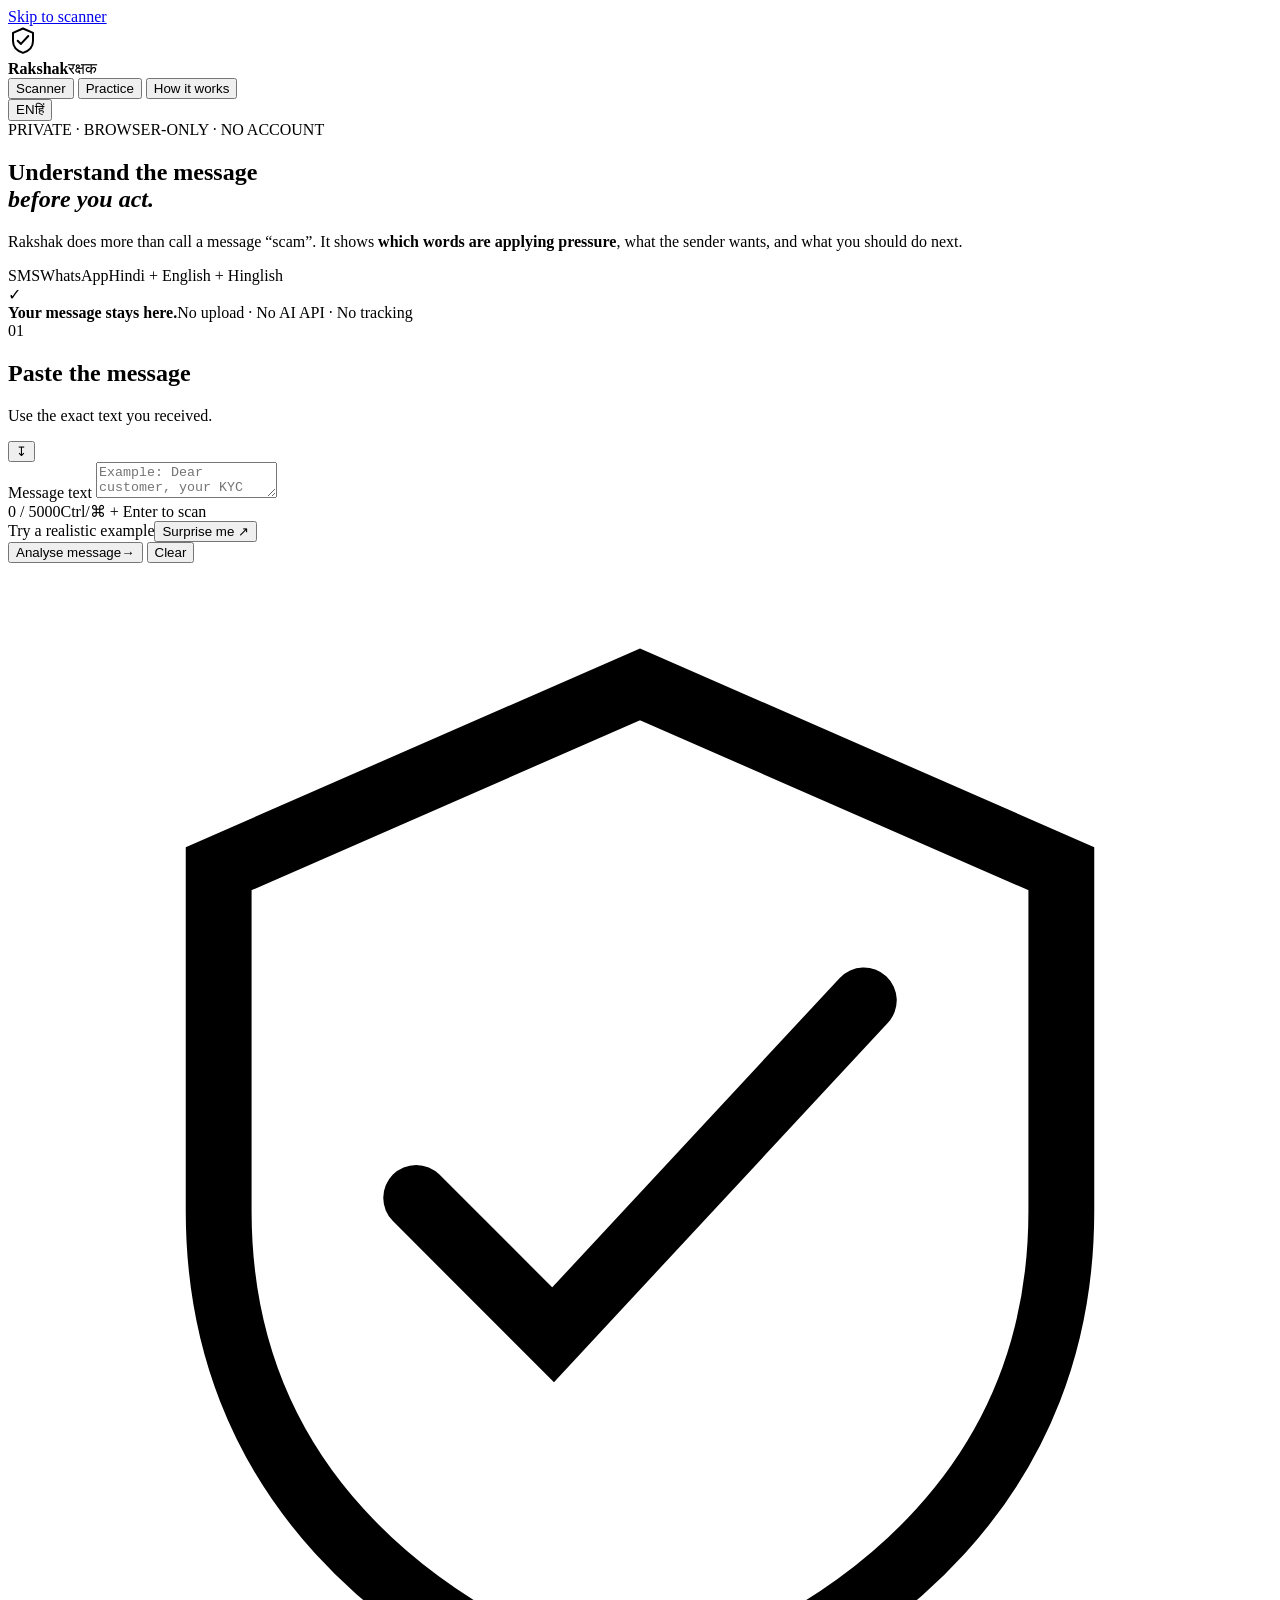
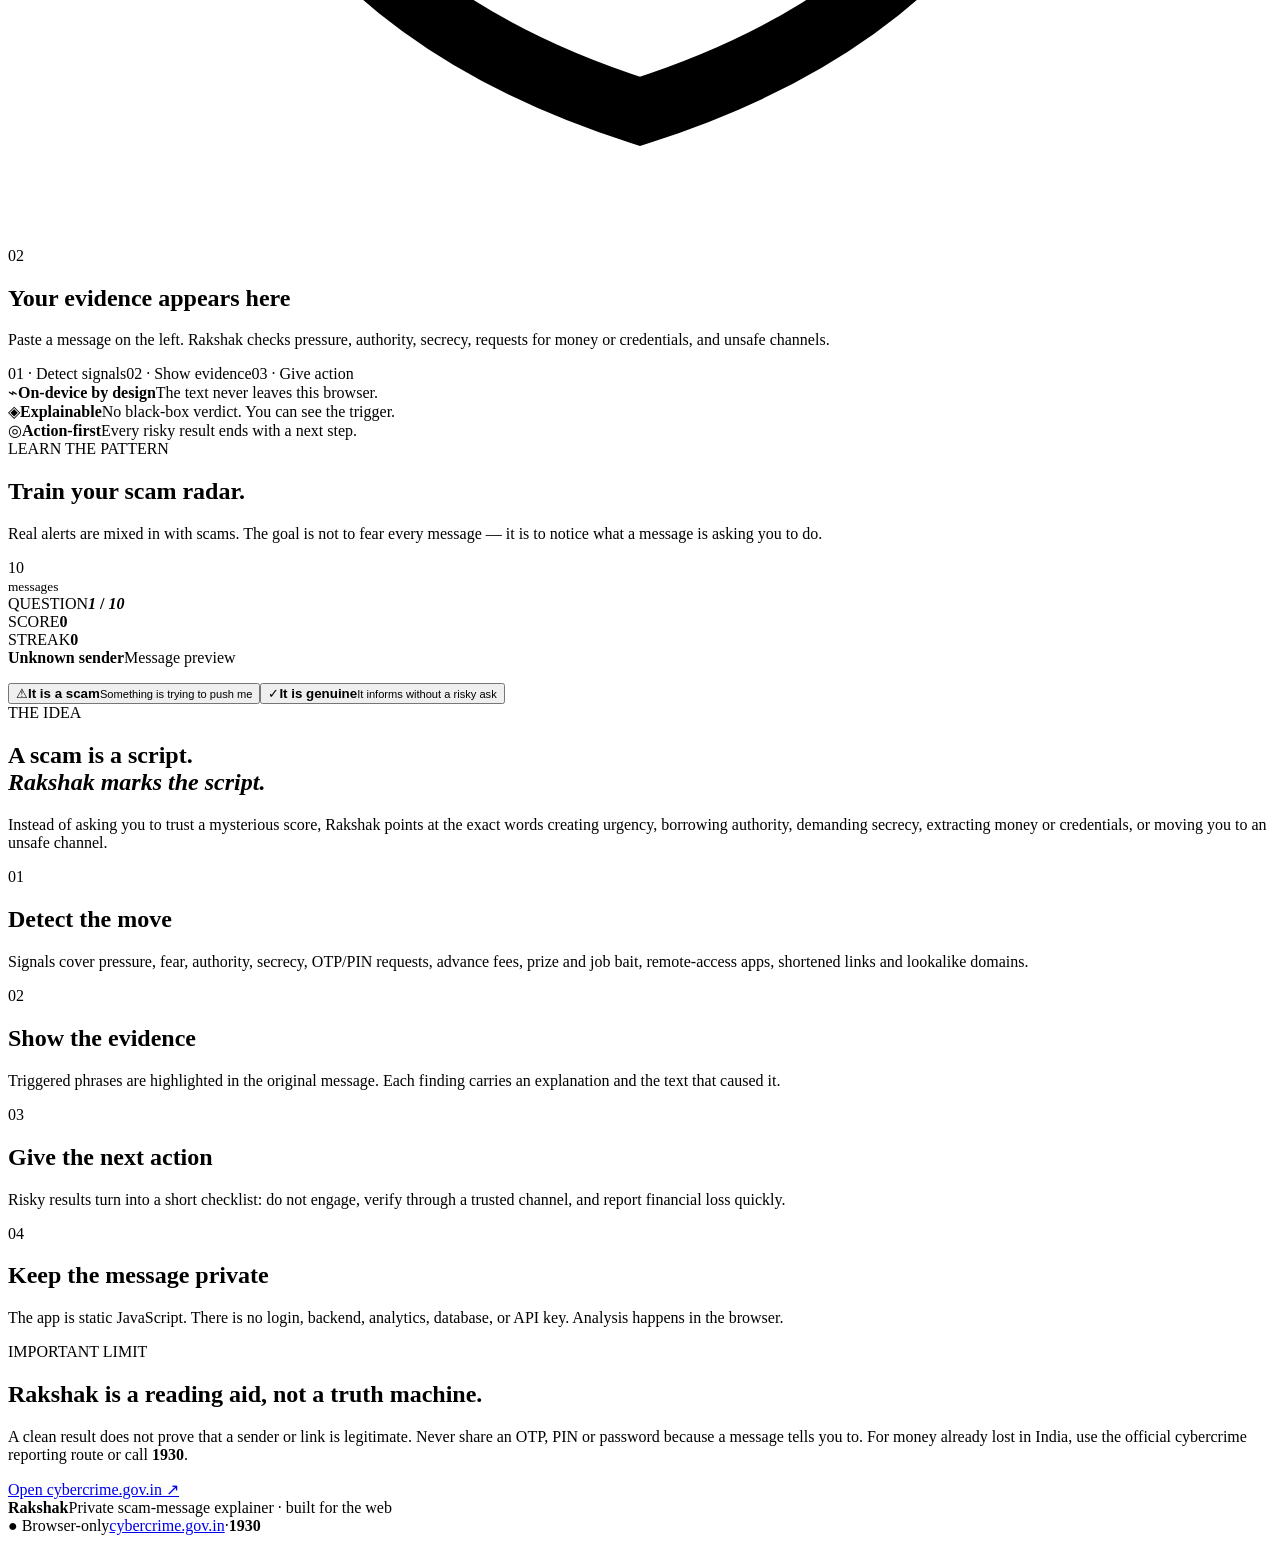
==== index.html @ ae49e2a5 "initial commit" ====
<!doctype html>
<html lang="en">
<head>
  <meta charset="utf-8" />
  <meta name="viewport" content="width=device-width, initial-scale=1" />
  <meta name="theme-color" content="#071a33" />
  <meta name="description" content="Rakshak is a private, browser-only scam message explainer for SMS and WhatsApp text. It highlights pressure tactics, explains the evidence, and gives the next safe action." />
  <meta property="og:title" content="Rakshak — Understand the message before you act" />
  <meta property="og:description" content="Private scam-message analysis for Indian SMS and WhatsApp text. No upload. No account. No API key." />
  <meta property="og:type" content="website" />
  <title>Rakshak — Understand the message before you act</title>
  <link rel="icon" href="data:image/svg+xml,<svg xmlns='http://www.w3.org/2000/svg' viewBox='0 0 100 100'><rect width='100' height='100' rx='24' fill='%23071a33'/><path d='M50 12 82 26v26c0 20-14 32-32 38-18-6-32-18-32-38V26z' fill='none' stroke='%2359d9b2' stroke-width='8'/><path d='M35 50l10 11 21-23' fill='none' stroke='%2359d9b2' stroke-width='8' stroke-linecap='round' stroke-linejoin='round'/></svg>" />
  <link rel="preconnect" href="https://fonts.googleapis.com" />
  <link rel="preconnect" href="https://fonts.gstatic.com" crossorigin />
  <link href="https://fonts.googleapis.com/css2?family=DM+Sans:wght@400;500;600;700&family=Space+Grotesk:wght@500;600;700&family=Noto+Sans+Devanagari:wght@400;500;600;700&display=swap" rel="stylesheet" />
  <link rel="stylesheet" href="./assets/css/rakshak.css" />
</head>
<body>
<a class="skip" href="#scanner">Skip to scanner</a>

<header class="topbar">
  <div class="brand">
    <div class="brand__mark" aria-hidden="true">
      <svg viewBox="0 0 48 48" width="30" height="30"><path d="M24 4 40 11v13c0 10-6.9 16.1-16 19-9.1-2.9-16-9-16-19V11z" fill="none" stroke="currentColor" stroke-width="3.2" stroke-linejoin="round"/><path d="m15.5 23.5 5.2 5.2L32.5 16" fill="none" stroke="currentColor" stroke-width="3.2" stroke-linecap="round" stroke-linejoin="round"/></svg>
    </div>
    <div><strong>Rakshak</strong><span lang="hi">रक्षक</span></div>
  </div>

  <nav class="nav" aria-label="Main navigation">
    <button class="nav__item is-active" data-view="scan" type="button">Scanner</button>
    <button class="nav__item" data-view="practice" type="button">Practice</button>
    <button class="nav__item" data-view="about" type="button">How it works</button>
  </nav>

  <button id="lang" class="lang" type="button" aria-pressed="false" title="Switch language"><span>EN</span><span>हिं</span></button>
</header>

<main>
  <section id="scanner" class="view is-active" data-view="scan">
    <div class="hero">
      <div class="hero__copy">
        <div class="eyebrow"><span class="pulse"></span> PRIVATE · BROWSER-ONLY · NO ACCOUNT</div>
        <h1>Understand the message<br /><em>before you act.</em></h1>
        <p>Rakshak does more than call a message “scam”. It shows <strong>which words are applying pressure</strong>, what the sender wants, and what you should do next.</p>
        <div class="hero__chips"><span>SMS</span><span>WhatsApp</span><span>Hindi + English + Hinglish</span></div>
      </div>
      <div class="hero__proof">
        <div class="proof__icon">✓</div>
        <div><strong>Your message stays here.</strong><span>No upload · No AI API · No tracking</span></div>
      </div>
    </div>

    <div class="scanner-grid">
      <section class="panel composer" aria-labelledby="input-title">
        <div class="panel__head">
          <div><span class="step">01</span><div><h2 id="input-title">Paste the message</h2><p>Use the exact text you received.</p></div></div>
          <button id="paste" class="icon-btn" type="button" title="Paste from clipboard" aria-label="Paste from clipboard">↧</button>
        </div>

        <label class="sr-only" for="input">Message text</label>
        <textarea id="input" maxlength="5000" spellcheck="false" placeholder="Example: Dear customer, your KYC will be blocked today. Update immediately…"></textarea>
        <div class="composer__meta"><span id="charCount">0 / 5000</span><span>Ctrl/⌘ + Enter to scan</span></div>

        <div class="sample-wrap">
          <div class="sample-wrap__head"><span>Try a realistic example</span><button id="randomSample" type="button" class="text-btn">Surprise me ↗</button></div>
          <div id="samples" class="samples"></div>
        </div>

        <div class="composer__actions">
          <button id="check" class="btn btn--primary" type="button"><span>Analyse message</span><span>→</span></button>
          <button id="clear" class="btn btn--ghost" type="button">Clear</button>
        </div>
        <p id="inputHint" class="input-hint" aria-live="polite"></p>
      </section>

      <section class="panel results" id="results" aria-live="polite">
        <div id="idle" class="empty-state">
          <div class="empty-state__shield"><svg viewBox="0 0 48 48" aria-hidden="true"><path d="M24 4 40 11v13c0 10-6.9 16.1-16 19-9.1-2.9-16-9-16-19V11z" fill="none" stroke="currentColor" stroke-width="2.5"/><path d="m15.5 23.5 5.2 5.2L32.5 16" fill="none" stroke="currentColor" stroke-width="2.5" stroke-linecap="round"/></svg></div>
          <span class="step">02</span><h2>Your evidence appears here</h2>
          <p>Paste a message on the left. Rakshak checks pressure, authority, secrecy, requests for money or credentials, and unsafe channels.</p>
          <div class="empty-state__mini"><span>01 · Detect signals</span><span>02 · Show evidence</span><span>03 · Give action</span></div>
        </div>

        <div id="report" class="report" hidden>
          <div class="report__top">
            <div class="verdict" id="stamp"><div class="verdict__ring"><span id="stampScore">0</span></div><div><span class="verdict__eyebrow">RISK ASSESSMENT</span><strong id="stampWord">Scam</strong></div></div>
            <button id="newScan" class="btn btn--ghost btn--small" type="button">New scan</button>
          </div>
          <div class="meter"><span id="meterFill"></span></div>
          <p class="report__line" id="verdictLine"></p>

          <div class="report__stats" id="reportStats"></div>

          <div class="intent-card" id="intentCard">
            <div class="intent-card__icon" aria-hidden="true">↳</div>
            <div><span class="intent-card__eyebrow">WHAT THIS MESSAGE IS TRYING TO DO</span><strong id="intentTitle">—</strong><p id="intentText">—</p></div>
          </div>

          <div class="marked-box">
            <div class="marked-box__head"><div><span class="step">03</span><h3>Marked evidence</h3></div><button id="edit" class="text-btn" type="button">Edit text</button></div>
            <p id="markedBody" class="marked-body"></p>
            <div class="legend"><span class="legend--pressure">Pressure</span><span class="legend--authority">Authority</span><span class="legend--secrecy">Secrecy</span><span class="legend--extraction">The ask</span><span class="legend--channel">Channel</span></div>
          </div>

          <div class="section-head"><div><span class="step">04</span><h3>Why it fired</h3></div><span class="section-note">Every signal has evidence</span></div>
          <ul id="findings" class="findings"></ul>

          <div id="linksPanel" class="links-panel" hidden></div>

          <div class="section-head"><div><span class="step">05</span><h3>What to do now</h3></div></div>
          <ol id="steps" class="steps"></ol>

          <div class="report-actions">
            <button id="copy" class="btn btn--primary" type="button">Copy family warning</button>
            <button id="copyReport" class="btn btn--ghost" type="button">Copy analysis</button>
            <button id="share" class="btn btn--ghost" type="button">Share warning</button>
            <button id="card" class="btn btn--ghost" type="button">Save card</button>
          </div>
          <p class="toast" id="toast" hidden></p>
        </div>
      </section>
    </div>

    <div class="trust-strip">
      <div><span class="trust-icon">⌁</span><strong>On-device by design</strong><span>The text never leaves this browser.</span></div>
      <div><span class="trust-icon">◈</span><strong>Explainable</strong><span>No black-box verdict. You can see the trigger.</span></div>
      <div><span class="trust-icon">◎</span><strong>Action-first</strong><span>Every risky result ends with a next step.</span></div>
    </div>
  </section>

  <section class="view" data-view="practice">
    <div class="practice-hero"><div><div class="eyebrow"><span class="pulse"></span> LEARN THE PATTERN</div><h1>Train your scam radar.</h1><p>Real alerts are mixed in with scams. The goal is not to fear every message — it is to notice what a message is asking you to do.</p></div><div class="practice-badge">10<br /><small>messages</small></div></div>
    <div class="practice-shell panel">
      <div class="scoreline"><div><span>QUESTION</span><strong><i id="dIndex">1</i> / <i id="dTotal">10</i></strong></div><div><span>SCORE</span><strong id="dScore">0</strong></div><div><span>STREAK</span><strong id="dStreak">0</strong></div></div>
      <div class="bar"><span id="dBar"></span></div>
      <article class="message-card" id="dCard"><div class="message-card__top"><span class="sender-dot"></span><div><strong id="dFrom">Unknown sender</strong><span>Message preview</span></div></div><p id="dText"></p></article>
      <div class="choices" id="dChoices"><button class="choice choice--danger" data-guess="true" type="button"><span>⚠</span><b>It is a scam</b><small>Something is trying to push me</small></button><button class="choice choice--safe" data-guess="false" type="button"><span>✓</span><b>It is genuine</b><small>It informs without a risky ask</small></button></div>
      <div class="tell" id="dTell" hidden><div class="tell__badge" id="dVerdict"></div><p id="dWhy"></p><button class="btn btn--primary" id="dNext" type="button">Next message →</button></div>
      <div class="wrapup" id="dDone" hidden><div class="wrapup__score" id="dFinal"></div><p id="dNote"></p><button class="btn btn--primary" id="dAgain" type="button">Run the drill again</button></div>
    </div>
  </section>

  <section class="view" data-view="about">
    <div class="about-hero"><div class="eyebrow"><span class="pulse"></span> THE IDEA</div><h1>A scam is a script.<br /><em>Rakshak marks the script.</em></h1><p>Instead of asking you to trust a mysterious score, Rakshak points at the exact words creating urgency, borrowing authority, demanding secrecy, extracting money or credentials, or moving you to an unsafe channel.</p></div>
    <div class="about-grid">
      <article class="about-card"><span class="about-num">01</span><h2>Detect the move</h2><p>Signals cover pressure, fear, authority, secrecy, OTP/PIN requests, advance fees, prize and job bait, remote-access apps, shortened links and lookalike domains.</p></article>
      <article class="about-card"><span class="about-num">02</span><h2>Show the evidence</h2><p>Triggered phrases are highlighted in the original message. Each finding carries an explanation and the text that caused it.</p></article>
      <article class="about-card"><span class="about-num">03</span><h2>Give the next action</h2><p>Risky results turn into a short checklist: do not engage, verify through a trusted channel, and report financial loss quickly.</p></article>
      <article class="about-card about-card--privacy"><span class="about-num">04</span><h2>Keep the message private</h2><p>The app is static JavaScript. There is no login, backend, analytics, database, or API key. Analysis happens in the browser.</p></article>
    </div>
    <div class="limits panel"><div><span class="eyebrow">IMPORTANT LIMIT</span><h2>Rakshak is a reading aid, not a truth machine.</h2></div><p>A clean result does not prove that a sender or link is legitimate. Never share an OTP, PIN or password because a message tells you to. For money already lost in India, use the official cybercrime reporting route or call <strong>1930</strong>.</p><a href="https://www.cybercrime.gov.in/" target="_blank" rel="noopener noreferrer">Open cybercrime.gov.in ↗</a></div>
  </section>
</main>

<footer class="footer">
  <div><strong>Rakshak</strong><span>Private scam-message explainer · built for the web</span></div>
  <div><span class="build-badge">● Browser-only</span><a href="https://www.cybercrime.gov.in/" target="_blank" rel="noopener noreferrer">cybercrime.gov.in</a><span>·</span><b>1930</b></div>
</footer>

<canvas id="canvas" width="1200" height="1200" hidden></canvas>
<noscript><div class="noscript">Rakshak needs JavaScript enabled because all analysis happens locally in your browser. No message is uploaded.</div></noscript>
<script type="module" src="./assets/js/app.js"></script>
</body>
</html>
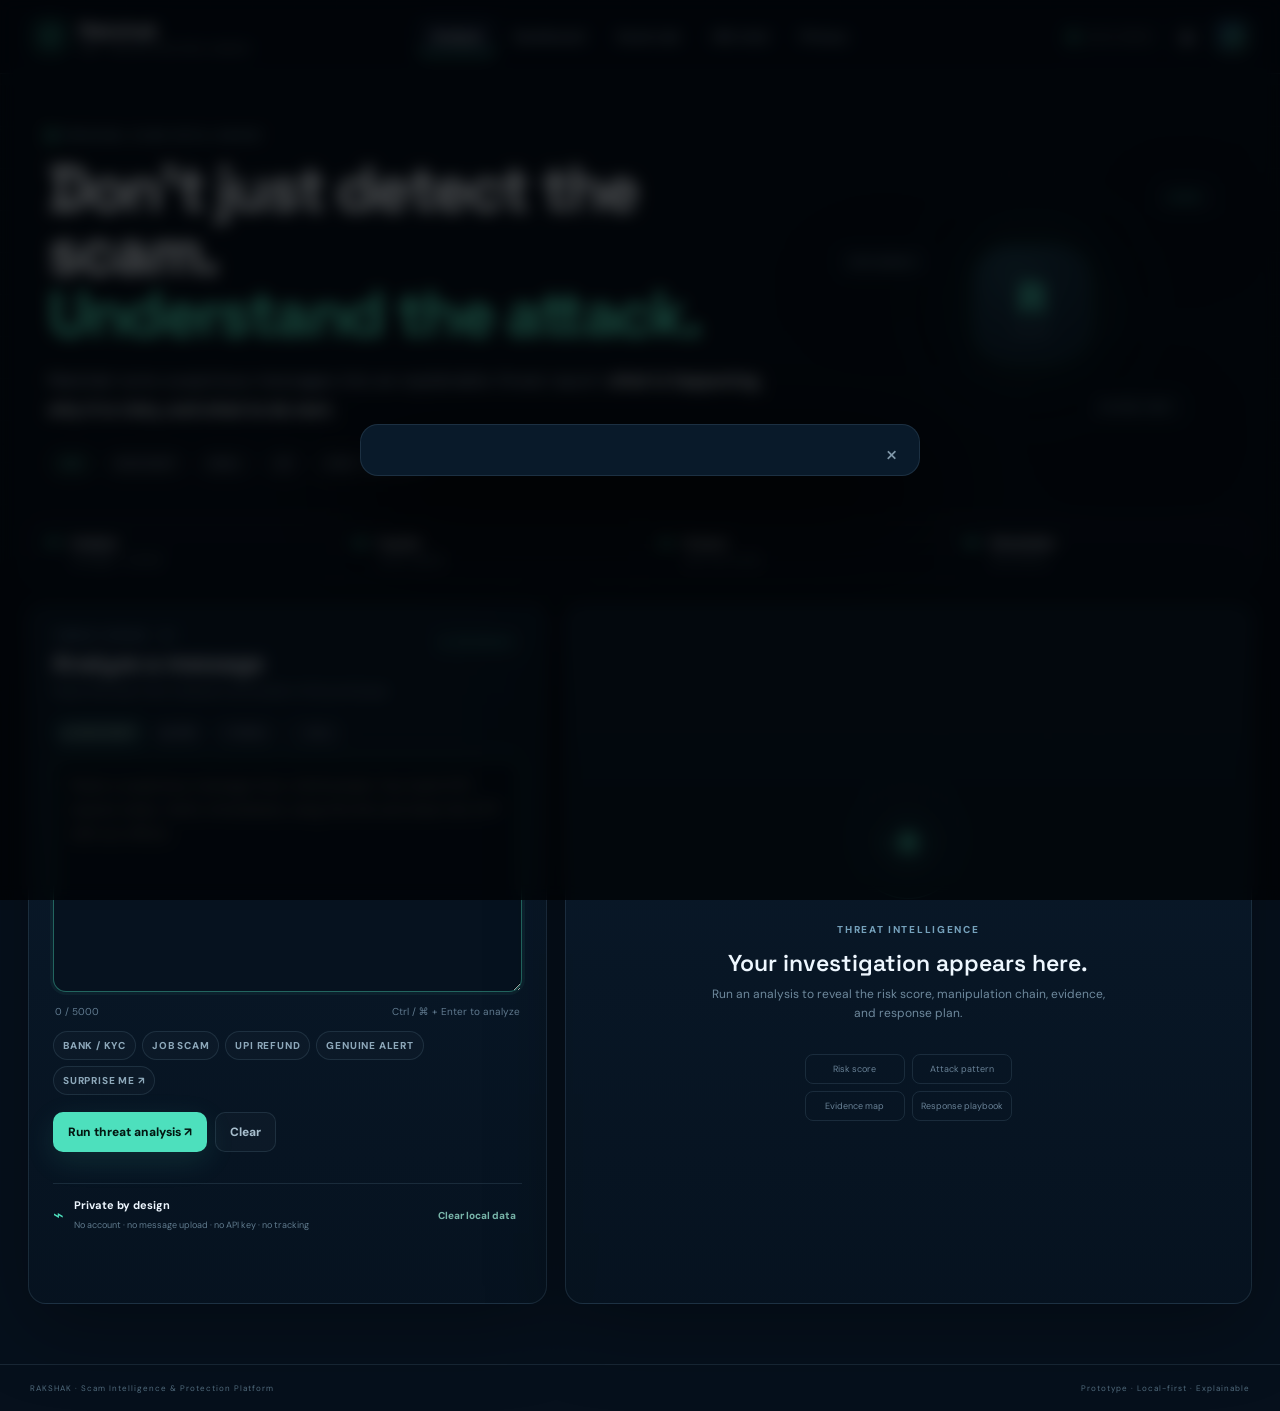
==== commit 33340b6b: "again update file" ====
--- a/index.html
+++ b/index.html
@@ -1,164 +1,83 @@
 <!doctype html>
 <html lang="en">
 <head>
-  <meta charset="utf-8" />
-  <meta name="viewport" content="width=device-width, initial-scale=1" />
-  <meta name="theme-color" content="#071a33" />
-  <meta name="description" content="Rakshak is a private, browser-only scam message explainer for SMS and WhatsApp text. It highlights pressure tactics, explains the evidence, and gives the next safe action." />
-  <meta property="og:title" content="Rakshak — Understand the message before you act" />
-  <meta property="og:description" content="Private scam-message analysis for Indian SMS and WhatsApp text. No upload. No account. No API key." />
-  <meta property="og:type" content="website" />
-  <title>Rakshak — Understand the message before you act</title>
-  <link rel="icon" href="data:image/svg+xml,<svg xmlns='http://www.w3.org/2000/svg' viewBox='0 0 100 100'><rect width='100' height='100' rx='24' fill='%23071a33'/><path d='M50 12 82 26v26c0 20-14 32-32 38-18-6-32-18-32-38V26z' fill='none' stroke='%2359d9b2' stroke-width='8'/><path d='M35 50l10 11 21-23' fill='none' stroke='%2359d9b2' stroke-width='8' stroke-linecap='round' stroke-linejoin='round'/></svg>" />
-  <link rel="preconnect" href="https://fonts.googleapis.com" />
-  <link rel="preconnect" href="https://fonts.gstatic.com" crossorigin />
-  <link href="https://fonts.googleapis.com/css2?family=DM+Sans:wght@400;500;600;700&family=Space+Grotesk:wght@500;600;700&family=Noto+Sans+Devanagari:wght@400;500;600;700&display=swap" rel="stylesheet" />
-  <link rel="stylesheet" href="./assets/css/rakshak.css" />
+<meta charset="utf-8">
+<meta name="viewport" content="width=device-width, initial-scale=1">
+<meta name="theme-color" content="#07111f">
+<meta name="description" content="Rakshak — a privacy-first Scam Intelligence & Protection Platform that explains manipulation, evidence and safe next actions locally in your browser.">
+<meta property="og:title" content="Rakshak — Scam Intelligence & Protection Platform">
+<meta property="og:description" content="Detect, understand and respond to suspicious messages without uploading private text.">
+<meta property="og:type" content="website">
+<title>Rakshak — Scam Intelligence & Protection Platform</title>
+<link rel="icon" href="data:image/svg+xml,<svg xmlns='http://www.w3.org/2000/svg' viewBox='0 0 100 100'><rect width='100' height='100' rx='22' fill='%2307111f'/><path d='M50 10 83 24v28c0 20-14 32-33 38-19-6-33-18-33-38V24z' fill='none' stroke='%234de0bd' stroke-width='8'/><path d='m33 51 11 11 23-25' fill='none' stroke='%234de0bd' stroke-width='8' stroke-linecap='round' stroke-linejoin='round'/></svg>">
+<link rel="preconnect" href="https://fonts.googleapis.com">
+<link rel="preconnect" href="https://fonts.gstatic.com" crossorigin>
+<link href="https://fonts.googleapis.com/css2?family=DM+Sans:wght@400;500;600;700&family=Space+Grotesk:wght@500;600;700&family=Noto+Sans+Devanagari:wght@400;500;600;700&display=swap" rel="stylesheet">
+<link rel="stylesheet" href="./assets/css/rakshak.css">
 </head>
 <body>
-<a class="skip" href="#scanner">Skip to scanner</a>
-
+<div class="bg-grid"></div><div class="noise"></div>
+<a class="skip" href="#app">Skip to app</a>
 <header class="topbar">
-  <div class="brand">
-    <div class="brand__mark" aria-hidden="true">
-      <svg viewBox="0 0 48 48" width="30" height="30"><path d="M24 4 40 11v13c0 10-6.9 16.1-16 19-9.1-2.9-16-9-16-19V11z" fill="none" stroke="currentColor" stroke-width="3.2" stroke-linejoin="round"/><path d="m15.5 23.5 5.2 5.2L32.5 16" fill="none" stroke="currentColor" stroke-width="3.2" stroke-linecap="round" stroke-linejoin="round"/></svg>
-    </div>
-    <div><strong>Rakshak</strong><span lang="hi">रक्षक</span></div>
+  <a class="brand" href="#scan" aria-label="Rakshak home"><span class="brand-mark"><svg viewBox="0 0 48 48"><path d="M24 4 40 11v13c0 10-6.9 16.1-16 19-9.1-2.9-16-9-16-19V11z" fill="none" stroke="currentColor" stroke-width="3.2"/><path d="m15.5 23.5 5.2 5.2L32.5 16" fill="none" stroke="currentColor" stroke-width="3.2" stroke-linecap="round" stroke-linejoin="round"/></svg></span><span><b>Rakshak</b><small>रक्षक · protection intelligence</small></span></a>
+  <nav class="main-nav" aria-label="Primary"><button class="nav-btn active" data-route="scan">Analyze</button><button class="nav-btn" data-route="dashboard">Dashboard</button><button class="nav-btn" data-route="lab">Scam Lab</button><button class="nav-btn" data-route="url">URL Intel</button><button class="nav-btn" data-route="privacy">Privacy</button></nav>
+  <div class="top-actions"><span class="live-dot"><i></i> LOCAL MODE</span><button class="icon-btn" id="themeBtn" title="Toggle theme" aria-label="Toggle theme">◐</button><button class="avatar" id="menuBtn" aria-label="Open quick menu">R</button></div>
+</header>
+<main id="app">
+<section class="route active" id="route-scan">
+  <div class="command-hero">
+    <div><div class="eyebrow"><span class="pulse"></span> PERSONAL SCAM INTELLIGENCE</div><h1>Don't just detect the scam.<br><em>Understand the attack.</em></h1><p>Rakshak turns suspicious messages into an explainable threat report: <strong>what is happening, why it is risky, and what to do next.</strong></p><div class="hero-tags"><span>SMS</span><span>WhatsApp</span><span>Email</span><span>UPI</span><span>Hindi · Hinglish</span></div></div>
+    <div class="hero-orbit"><div class="orbit-ring r1"></div><div class="orbit-ring r2"></div><div class="orbit-core"><span>R</span><small>GUARD</small></div><div class="orbit-chip c1">LOCAL</div><div class="orbit-chip c2">EXPLAINABLE</div><div class="orbit-chip c3">ACTION-FIRST</div></div>
   </div>
-
-  <nav class="nav" aria-label="Main navigation">
-    <button class="nav__item is-active" data-view="scan" type="button">Scanner</button>
-    <button class="nav__item" data-view="practice" type="button">Practice</button>
-    <button class="nav__item" data-view="about" type="button">How it works</button>
-  </nav>
-
-  <button id="lang" class="lang" type="button" aria-pressed="false" title="Switch language"><span>EN</span><span>हिं</span></button>
-</header>
-
-<main>
-  <section id="scanner" class="view is-active" data-view="scan">
-    <div class="hero">
-      <div class="hero__copy">
-        <div class="eyebrow"><span class="pulse"></span> PRIVATE · BROWSER-ONLY · NO ACCOUNT</div>
-        <h1>Understand the message<br /><em>before you act.</em></h1>
-        <p>Rakshak does more than call a message “scam”. It shows <strong>which words are applying pressure</strong>, what the sender wants, and what you should do next.</p>
-        <div class="hero__chips"><span>SMS</span><span>WhatsApp</span><span>Hindi + English + Hinglish</span></div>
+  <div class="quick-stats"><div><span>01</span><b>Analyze</b><small>message + context</small></div><div><span>02</span><b>Explain</b><small>attack signals</small></div><div><span>03</span><b>Protect</b><small>safe next action</small></div><div><span>04</span><b>Remember</b><small>local history</small></div></div>
+  <div class="workspace">
+    <section class="panel input-panel">
+      <div class="panel-head"><div><span class="section-kicker">THREAT INTAKE · 01</span><h2>Analyze a message</h2><p>Paste the exact text. Analysis runs locally in this prototype.</p></div><div class="mode-pill"><i></i> ON-DEVICE</div></div>
+      <div class="source-tabs" role="tablist"><button class="source active" data-source="WhatsApp">◉ WhatsApp</button><button class="source" data-source="SMS">▣ SMS</button><button class="source" data-source="Email">✉ Email</button><button class="source" data-source="Call transcript">◌ Call</button></div>
+      <textarea id="messageInput" maxlength="5000" placeholder="Paste a suspicious message here…\n\nExample: Your bank KYC expires today. Verify immediately using this link and share the OTP with our officer."></textarea>
+      <div class="input-meta"><span id="charCount">0 / 5000</span><span>Ctrl / ⌘ + Enter to analyze</span></div>
+      <div class="sample-row"><button id="sample1" class="sample-chip">Bank / KYC</button><button id="sample2" class="sample-chip">Job scam</button><button id="sample3" class="sample-chip">UPI refund</button><button id="sample4" class="sample-chip">Genuine alert</button><button id="randomBtn" class="sample-chip">Surprise me ↗</button></div>
+      <div class="input-actions"><button class="primary-btn" id="analyzeBtn">Run threat analysis <span>↗</span></button><button class="ghost-btn" id="clearBtn">Clear</button></div>
+      <p id="inputHint" class="hint" aria-live="polite"></p>
+      <div class="privacy-inline"><span>⌁</span><div><b>Private by design</b><small>No account · no message upload · no API key · no tracking</small></div><button id="clearDataBtn" title="Clear local data">Clear local data</button></div>
+    </section>
+    <section class="panel intelligence-panel" id="reportPanel" aria-live="polite">
+      <div id="idleReport" class="idle-report"><div class="radar"><div></div><span>R</span></div><span class="section-kicker">THREAT INTELLIGENCE</span><h2>Your investigation appears here.</h2><p>Run an analysis to reveal the risk score, manipulation chain, evidence, and response plan.</p><div class="idle-grid"><span>Risk score</span><span>Attack pattern</span><span>Evidence map</span><span>Response playbook</span></div></div>
+      <div id="activeReport" hidden>
+        <div class="report-top"><div><span class="section-kicker">LIVE ASSESSMENT</span><div class="risk-row"><div class="score-ring" id="scoreRing"><span id="scoreValue">0</span><small>/100</small></div><div><div id="verdictBadge" class="verdict-badge">—</div><h2 id="verdictTitle">—</h2><p id="verdictSub">—</p></div></div></div><button class="ghost-btn small" id="newScan">New scan</button></div>
+        <div class="risk-bar"><span id="riskFill"></span></div>
+        <div class="report-metrics" id="reportMetrics"></div>
+        <div class="attack-card"><div class="attack-icon">⌁</div><div><span class="section-kicker">ATTACK INTENT</span><h3 id="intentTitle">—</h3><p id="intentText">—</p></div><span id="intentType" class="type-tag">—</span></div>
+        <div class="attack-chain" id="attackChain"></div>
+        <div class="evidence-preview"><div><span class="section-kicker">MESSAGE EVIDENCE</span><h3>What Rakshak saw</h3></div><p id="markedText"></p><div class="legend"><span>PRESSURE</span><span>AUTHORITY</span><span>SECRECY</span><span>EXTRACTION</span><span>CHANNEL</span></div></div><div class="report-section"><div class="section-title"><div><span class="section-kicker">EVIDENCE MAP · 02</span><h3>What triggered the score?</h3></div><button class="text-btn" id="toggleEvidence">Expand all</button></div><div id="findings" class="finding-list"></div></div>
+        <div id="linkIntelMini" class="link-intel-mini" hidden></div>
+        <div class="report-section"><div class="section-title"><div><span class="section-kicker">RESPONSE PLAYBOOK · 03</span><h3>What to do now</h3></div></div><div id="steps" class="action-list"></div></div>
+        <div class="report-actions"><button id="familyBtn" class="primary-btn">Generate family warning</button><button id="incidentBtn" class="ghost-btn">Create incident report</button><button id="copyBtn" class="ghost-btn">Copy analysis</button><button id="cardBtn" class="ghost-btn">Save warning card</button></div>
+        <div id="toast" class="toast" hidden></div>
       </div>
-      <div class="hero__proof">
-        <div class="proof__icon">✓</div>
-        <div><strong>Your message stays here.</strong><span>No upload · No AI API · No tracking</span></div>
-      </div>
-    </div>
-
-    <div class="scanner-grid">
-      <section class="panel composer" aria-labelledby="input-title">
-        <div class="panel__head">
-          <div><span class="step">01</span><div><h2 id="input-title">Paste the message</h2><p>Use the exact text you received.</p></div></div>
-          <button id="paste" class="icon-btn" type="button" title="Paste from clipboard" aria-label="Paste from clipboard">↧</button>
-        </div>
-
-        <label class="sr-only" for="input">Message text</label>
-        <textarea id="input" maxlength="5000" spellcheck="false" placeholder="Example: Dear customer, your KYC will be blocked today. Update immediately…"></textarea>
-        <div class="composer__meta"><span id="charCount">0 / 5000</span><span>Ctrl/⌘ + Enter to scan</span></div>
-
-        <div class="sample-wrap">
-          <div class="sample-wrap__head"><span>Try a realistic example</span><button id="randomSample" type="button" class="text-btn">Surprise me ↗</button></div>
-          <div id="samples" class="samples"></div>
-        </div>
-
-        <div class="composer__actions">
-          <button id="check" class="btn btn--primary" type="button"><span>Analyse message</span><span>→</span></button>
-          <button id="clear" class="btn btn--ghost" type="button">Clear</button>
-        </div>
-        <p id="inputHint" class="input-hint" aria-live="polite"></p>
-      </section>
-
-      <section class="panel results" id="results" aria-live="polite">
-        <div id="idle" class="empty-state">
-          <div class="empty-state__shield"><svg viewBox="0 0 48 48" aria-hidden="true"><path d="M24 4 40 11v13c0 10-6.9 16.1-16 19-9.1-2.9-16-9-16-19V11z" fill="none" stroke="currentColor" stroke-width="2.5"/><path d="m15.5 23.5 5.2 5.2L32.5 16" fill="none" stroke="currentColor" stroke-width="2.5" stroke-linecap="round"/></svg></div>
-          <span class="step">02</span><h2>Your evidence appears here</h2>
-          <p>Paste a message on the left. Rakshak checks pressure, authority, secrecy, requests for money or credentials, and unsafe channels.</p>
-          <div class="empty-state__mini"><span>01 · Detect signals</span><span>02 · Show evidence</span><span>03 · Give action</span></div>
-        </div>
-
-        <div id="report" class="report" hidden>
-          <div class="report__top">
-            <div class="verdict" id="stamp"><div class="verdict__ring"><span id="stampScore">0</span></div><div><span class="verdict__eyebrow">RISK ASSESSMENT</span><strong id="stampWord">Scam</strong></div></div>
-            <button id="newScan" class="btn btn--ghost btn--small" type="button">New scan</button>
-          </div>
-          <div class="meter"><span id="meterFill"></span></div>
-          <p class="report__line" id="verdictLine"></p>
-
-          <div class="report__stats" id="reportStats"></div>
-
-          <div class="intent-card" id="intentCard">
-            <div class="intent-card__icon" aria-hidden="true">↳</div>
-            <div><span class="intent-card__eyebrow">WHAT THIS MESSAGE IS TRYING TO DO</span><strong id="intentTitle">—</strong><p id="intentText">—</p></div>
-          </div>
-
-          <div class="marked-box">
-            <div class="marked-box__head"><div><span class="step">03</span><h3>Marked evidence</h3></div><button id="edit" class="text-btn" type="button">Edit text</button></div>
-            <p id="markedBody" class="marked-body"></p>
-            <div class="legend"><span class="legend--pressure">Pressure</span><span class="legend--authority">Authority</span><span class="legend--secrecy">Secrecy</span><span class="legend--extraction">The ask</span><span class="legend--channel">Channel</span></div>
-          </div>
-
-          <div class="section-head"><div><span class="step">04</span><h3>Why it fired</h3></div><span class="section-note">Every signal has evidence</span></div>
-          <ul id="findings" class="findings"></ul>
-
-          <div id="linksPanel" class="links-panel" hidden></div>
-
-          <div class="section-head"><div><span class="step">05</span><h3>What to do now</h3></div></div>
-          <ol id="steps" class="steps"></ol>
-
-          <div class="report-actions">
-            <button id="copy" class="btn btn--primary" type="button">Copy family warning</button>
-            <button id="copyReport" class="btn btn--ghost" type="button">Copy analysis</button>
-            <button id="share" class="btn btn--ghost" type="button">Share warning</button>
-            <button id="card" class="btn btn--ghost" type="button">Save card</button>
-          </div>
-          <p class="toast" id="toast" hidden></p>
-        </div>
-      </section>
-    </div>
-
-    <div class="trust-strip">
-      <div><span class="trust-icon">⌁</span><strong>On-device by design</strong><span>The text never leaves this browser.</span></div>
-      <div><span class="trust-icon">◈</span><strong>Explainable</strong><span>No black-box verdict. You can see the trigger.</span></div>
-      <div><span class="trust-icon">◎</span><strong>Action-first</strong><span>Every risky result ends with a next step.</span></div>
-    </div>
-  </section>
-
-  <section class="view" data-view="practice">
-    <div class="practice-hero"><div><div class="eyebrow"><span class="pulse"></span> LEARN THE PATTERN</div><h1>Train your scam radar.</h1><p>Real alerts are mixed in with scams. The goal is not to fear every message — it is to notice what a message is asking you to do.</p></div><div class="practice-badge">10<br /><small>messages</small></div></div>
-    <div class="practice-shell panel">
-      <div class="scoreline"><div><span>QUESTION</span><strong><i id="dIndex">1</i> / <i id="dTotal">10</i></strong></div><div><span>SCORE</span><strong id="dScore">0</strong></div><div><span>STREAK</span><strong id="dStreak">0</strong></div></div>
-      <div class="bar"><span id="dBar"></span></div>
-      <article class="message-card" id="dCard"><div class="message-card__top"><span class="sender-dot"></span><div><strong id="dFrom">Unknown sender</strong><span>Message preview</span></div></div><p id="dText"></p></article>
-      <div class="choices" id="dChoices"><button class="choice choice--danger" data-guess="true" type="button"><span>⚠</span><b>It is a scam</b><small>Something is trying to push me</small></button><button class="choice choice--safe" data-guess="false" type="button"><span>✓</span><b>It is genuine</b><small>It informs without a risky ask</small></button></div>
-      <div class="tell" id="dTell" hidden><div class="tell__badge" id="dVerdict"></div><p id="dWhy"></p><button class="btn btn--primary" id="dNext" type="button">Next message →</button></div>
-      <div class="wrapup" id="dDone" hidden><div class="wrapup__score" id="dFinal"></div><p id="dNote"></p><button class="btn btn--primary" id="dAgain" type="button">Run the drill again</button></div>
-    </div>
-  </section>
-
-  <section class="view" data-view="about">
-    <div class="about-hero"><div class="eyebrow"><span class="pulse"></span> THE IDEA</div><h1>A scam is a script.<br /><em>Rakshak marks the script.</em></h1><p>Instead of asking you to trust a mysterious score, Rakshak points at the exact words creating urgency, borrowing authority, demanding secrecy, extracting money or credentials, or moving you to an unsafe channel.</p></div>
-    <div class="about-grid">
-      <article class="about-card"><span class="about-num">01</span><h2>Detect the move</h2><p>Signals cover pressure, fear, authority, secrecy, OTP/PIN requests, advance fees, prize and job bait, remote-access apps, shortened links and lookalike domains.</p></article>
-      <article class="about-card"><span class="about-num">02</span><h2>Show the evidence</h2><p>Triggered phrases are highlighted in the original message. Each finding carries an explanation and the text that caused it.</p></article>
-      <article class="about-card"><span class="about-num">03</span><h2>Give the next action</h2><p>Risky results turn into a short checklist: do not engage, verify through a trusted channel, and report financial loss quickly.</p></article>
-      <article class="about-card about-card--privacy"><span class="about-num">04</span><h2>Keep the message private</h2><p>The app is static JavaScript. There is no login, backend, analytics, database, or API key. Analysis happens in the browser.</p></article>
-    </div>
-    <div class="limits panel"><div><span class="eyebrow">IMPORTANT LIMIT</span><h2>Rakshak is a reading aid, not a truth machine.</h2></div><p>A clean result does not prove that a sender or link is legitimate. Never share an OTP, PIN or password because a message tells you to. For money already lost in India, use the official cybercrime reporting route or call <strong>1930</strong>.</p><a href="https://www.cybercrime.gov.in/" target="_blank" rel="noopener noreferrer">Open cybercrime.gov.in ↗</a></div>
-  </section>
+    </section>
+  </div>
+</section>
+<section class="route" id="route-dashboard">
+  <div class="page-head"><div><span class="eyebrow"><span class="pulse"></span> PROTECTION CONSOLE</span><h1>Your threat dashboard.</h1><p>A local overview of what Rakshak has analyzed in this browser.</p></div><button class="primary-btn" data-route="scan">+ New analysis</button></div>
+  <div class="dashboard-grid" id="dashboardCards"></div>
+  <div class="dash-columns"><section class="panel"><div class="panel-head"><div><span class="section-kicker">RECENT INTELLIGENCE</span><h2>Scan history</h2></div><button class="text-btn" id="clearHistory">Clear history</button></div><div id="historyList" class="history-list"></div></section><section class="panel"><div class="panel-head"><div><span class="section-kicker">THREAT MIX</span><h2>Signal profile</h2></div></div><div id="signalChart" class="signal-chart"></div><div class="dashboard-note">These are heuristic indicators from your local scans, not a prediction of future fraud.</div></section></div>
+</section>
+<section class="route" id="route-lab">
+  <div class="page-head"><div><span class="eyebrow"><span class="pulse"></span> SCAM LAB</span><h1>Train your scam radar.</h1><p>Learn the manipulation patterns without uploading anything. Your score is stored locally.</p></div><div class="lab-score"><span>SCORE</span><b id="labScore">0</b><small id="labProgress">0 / 8</small></div></div>
+  <div class="lab-shell panel"><div class="lab-progress"><span id="labBar"></span></div><div class="lab-question" id="labQuestion"></div><div class="lab-choices"><button data-guess="scam" id="guessScam"><b>⚠ Suspicious / scam</b><small>Something is trying to push me into risky action</small></button><button data-guess="safe" id="guessSafe"><b>✓ Likely genuine</b><small>Informational, with no risky request</small></button></div><div id="labFeedback" class="lab-feedback" hidden></div></div>
+</section>
+<section class="route" id="route-url">
+  <div class="page-head"><div><span class="eyebrow"><span class="pulse"></span> URL INTELLIGENCE</span><h1>Inspect the destination before you tap.</h1><p>Rakshak checks the visible URL structure locally. It does not open the destination.</p></div><div class="safe-badge">↗ NEVER AUTO-OPENS LINKS</div></div>
+  <div class="url-grid"><section class="panel url-input-panel"><span class="section-kicker">DESTINATION INSPECTION</span><h2>Paste a link</h2><textarea id="urlInput" placeholder="https://example.com/login"></textarea><div class="input-actions"><button class="primary-btn" id="urlAnalyze">Inspect URL <span>↗</span></button><button class="ghost-btn" id="urlClear">Clear</button></div><div class="url-safety"><b>Safety rule</b><span>We analyze the string only. We never navigate to a suspicious destination.</span></div></section><section class="panel" id="urlResult"><div class="idle-report compact"><div class="url-globe">◎</div><span class="section-kicker">URL INTELLIGENCE</span><h2>Paste a URL to begin.</h2><p>Domain, protocol, shortener and impersonation patterns will be surfaced here.</p></div></section></div>
+</section>
+<section class="route" id="route-privacy">
+  <div class="page-head"><div><span class="eyebrow"><span class="pulse"></span> TRUST CENTER</span><h1>Privacy is a product feature.</h1><p>Rakshak is designed so a suspicious message can be investigated without becoming another data source.</p></div></div>
+  <div class="privacy-grid"><div class="privacy-hero panel"><div class="big-shield">✓</div><span class="section-kicker">LOCAL-FIRST ARCHITECTURE</span><h2>Your message stays in your browser.</h2><p>There is no login, backend database, analytics SDK, or required AI API in this prototype. The analysis engine runs locally.</p><div class="privacy-checks"><span>✓ No upload</span><span>✓ No account</span><span>✓ No tracking</span><span>✓ No automatic URL opening</span><span>✓ Local history only</span></div></div><div class="panel architecture"><span class="section-kicker">DATA FLOW</span><h2>What happens when you analyze?</h2><div class="flow"><span>MESSAGE</span><i>→</i><span>LOCAL ENGINE</span><i>→</i><span>EXPLANATION</span><i>→</i><span>ACTION</span></div><div class="architecture-note">The strongest claim here is architectural: the static site has no server endpoint that receives the message. For production deployment, keep this property auditable and document any future integrations.</div><button id="wipeAll" class="danger-btn">Erase local history & preferences</button></div></div>
+</section>
 </main>
-
-<footer class="footer">
-  <div><strong>Rakshak</strong><span>Private scam-message explainer · built for the web</span></div>
-  <div><span class="build-badge">● Browser-only</span><a href="https://www.cybercrime.gov.in/" target="_blank" rel="noopener noreferrer">cybercrime.gov.in</a><span>·</span><b>1930</b></div>
-</footer>
-
-<canvas id="canvas" width="1200" height="1200" hidden></canvas>
-<noscript><div class="noscript">Rakshak needs JavaScript enabled because all analysis happens locally in your browser. No message is uploaded.</div></noscript>
+<div class="quick-menu" id="quickMenu" hidden><button data-route="scan">⌁ Analyze a message</button><button data-route="dashboard">▦ Open dashboard</button><button data-route="lab">◈ Start Scam Lab</button><button data-route="url">↗ Inspect a URL</button><button data-route="privacy">✓ Privacy center</button></div>
+<div class="modal-backdrop" id="modalBackdrop" hidden><div class="modal" role="dialog" aria-modal="true"><button class="modal-close" id="modalClose">×</button><div id="modalContent"></div></div></div>
+<footer><span>RAKSHAK · Scam Intelligence & Protection Platform</span><span>Prototype · Local-first · Explainable</span></footer>
 <script type="module" src="./assets/js/app.js"></script>
-</body>
-</html>
+</body></html>
--- a/assets/css/rakshak.css
+++ b/assets/css/rakshak.css
@@ -0,0 +1,5 @@
+:root{--bg:#06101c;--panel:rgba(10,24,40,.82);--panel2:#0b1b2d;--line:rgba(145,181,211,.14);--text:#eef7ff;--muted:#91a9bd;--accent:#4de0bd;--accent2:#67a7ff;--danger:#ff6e79;--warn:#ffc857;--shadow:0 24px 80px rgba(0,0,0,.3)}
+*{box-sizing:border-box}html{scroll-behavior:smooth}body{margin:0;background:var(--bg);color:var(--text);font-family:'DM Sans',system-ui,sans-serif;min-height:100vh}button,textarea{font:inherit}button{cursor:pointer;color:inherit}.bg-grid{position:fixed;inset:0;pointer-events:none;background-image:linear-gradient(rgba(95,145,180,.045) 1px,transparent 1px),linear-gradient(90deg,rgba(95,145,180,.045) 1px,transparent 1px);background-size:42px 42px;mask-image:linear-gradient(to bottom,#000,transparent 85%);z-index:-3}.noise{position:fixed;inset:0;opacity:.025;pointer-events:none;z-index:-2;background-image:url("data:image/svg+xml,%3Csvg viewBox='0 0 160 160' xmlns='http://www.w3.org/2000/svg'%3E%3Cfilter id='n'%3E%3CfeTurbulence type='fractalNoise' baseFrequency='.9' numOctaves='3' stitchTiles='stitch'/%3E%3C/filter%3E%3Crect width='100%25' height='100%25' filter='url(%23n)' opacity='.4'/%3E%3C/svg%3E")}.skip{position:absolute;left:-999px}.skip:focus{left:20px;top:20px;background:#fff;color:#000;padding:10px;z-index:99}.topbar{height:74px;border-bottom:1px solid var(--line);display:flex;align-items:center;justify-content:space-between;padding:0 30px;position:sticky;top:0;z-index:20;background:rgba(5,15,27,.86);backdrop-filter:blur(20px)}.brand{display:flex;align-items:center;gap:10px;color:var(--text);text-decoration:none;min-width:220px}.brand-mark{width:40px;height:40px;display:grid;place-items:center;border:1px solid rgba(77,224,189,.28);border-radius:12px;color:var(--accent);background:rgba(77,224,189,.06);box-shadow:inset 0 0 25px rgba(77,224,189,.05)}.brand-mark svg{width:27px}.brand b{display:block;font:700 19px 'Space Grotesk'}.brand small{display:block;color:var(--muted);font-size:9px;letter-spacing:1.2px;text-transform:uppercase}.main-nav{display:flex;gap:4px}.nav-btn,.icon-btn,.avatar{border:0;background:transparent}.nav-btn{padding:10px 14px;border-radius:9px;color:#8299ad;font-weight:700;font-size:13px}.nav-btn:hover,.nav-btn.active{background:rgba(103,167,255,.08);color:#e8f3ff}.nav-btn.active{box-shadow:inset 0 -2px var(--accent)}.top-actions{display:flex;align-items:center;gap:9px;min-width:220px;justify-content:flex-end}.live-dot{font-size:9px;letter-spacing:1.2px;color:#91adbf;border:1px solid var(--line);padding:7px 9px;border-radius:999px}.live-dot i{display:inline-block;width:6px;height:6px;border-radius:50%;background:var(--accent);margin-right:6px;box-shadow:0 0 12px var(--accent)}.icon-btn{width:35px;height:35px;border:1px solid var(--line);border-radius:10px;color:#9cb3c5}.avatar{width:35px;height:35px;border-radius:11px;background:linear-gradient(135deg,#17395d,#16352f);border:1px solid var(--line);font-weight:800;color:var(--accent)}main{max-width:1420px;margin:auto;padding:0 28px 60px}.route{display:none}.route.active{display:block}.command-hero{display:grid;grid-template-columns:1.3fr .7fr;gap:40px;min-height:410px;align-items:center;padding:55px 20px 30px}.eyebrow,.section-kicker{display:flex;align-items:center;gap:8px;color:#75a1bb;font-size:10px;letter-spacing:1.7px;font-weight:800}.pulse{width:7px;height:7px;border-radius:50%;background:var(--accent);box-shadow:0 0 15px var(--accent)}h1,h2,h3,p{margin-top:0}.command-hero h1{font:700 clamp(42px,5vw,72px)/.98 'Space Grotesk';letter-spacing:-2.8px;margin:16px 0 20px;max-width:850px}.command-hero h1 em{font-style:normal;color:var(--accent)}.command-hero p{color:#9db3c4;font-size:17px;line-height:1.7;max-width:720px}.command-hero strong{color:#e9f5fb}.hero-tags{display:flex;flex-wrap:wrap;gap:8px;margin-top:24px}.hero-tags span,.source,.sample-chip{font-size:10px;letter-spacing:.8px;text-transform:uppercase;font-weight:800;border:1px solid var(--line);border-radius:999px;padding:8px 11px;color:#8da8ba;background:rgba(255,255,255,.018)}.hero-tags span:first-child{color:var(--accent);border-color:rgba(77,224,189,.25)}.hero-orbit{height:300px;position:relative;display:grid;place-items:center}.orbit-ring{position:absolute;border:1px solid rgba(77,224,189,.14);border-radius:50%;aspect-ratio:1}.r1{width:260px}.r2{width:190px;border-color:rgba(103,167,255,.17);border-style:dashed;animation:spin 20s linear infinite}.orbit-core{width:116px;height:116px;border-radius:35px;display:grid;place-items:center;align-content:center;background:radial-gradient(circle at 35% 20%,#193b4c,#0b1b2d);border:1px solid rgba(77,224,189,.3);box-shadow:0 0 70px rgba(77,224,189,.12)}.orbit-core span{font:700 44px 'Space Grotesk';color:var(--accent)}.orbit-core small{font-size:8px;letter-spacing:2px;color:#7190a4}.orbit-chip{position:absolute;border:1px solid var(--line);background:rgba(8,22,36,.9);padding:7px 9px;border-radius:8px;font-size:8px;font-weight:800;letter-spacing:1.1px;color:#90a8b9;box-shadow:var(--shadow)}.c1{top:30px;right:20px;color:var(--accent)}.c2{left:8px;top:95px}.c3{right:50px;bottom:34px}.quick-stats{display:grid;grid-template-columns:repeat(4,1fr);border:1px solid var(--line);border-radius:16px;background:rgba(8,20,34,.5);margin:10px 0 22px;overflow:hidden}.quick-stats>div{padding:15px 18px;border-right:1px solid var(--line);display:grid;grid-template-columns:auto 1fr;column-gap:11px}.quick-stats>div:last-child{border:0}.quick-stats span{grid-row:span 2;color:var(--accent);font:600 12px 'Space Grotesk'}.quick-stats b{font-size:12px}.quick-stats small{color:#718b9e;font-size:10px;margin-top:2px}.workspace{display:grid;grid-template-columns:minmax(380px,.86fr) minmax(520px,1.14fr);gap:18px}.panel{background:linear-gradient(180deg,rgba(12,29,47,.84),rgba(7,19,32,.86));border:1px solid var(--line);border-radius:18px;box-shadow:var(--shadow);overflow:hidden}.input-panel,.intelligence-panel{padding:24px}.panel-head{display:flex;justify-content:space-between;align-items:flex-start;gap:15px;margin-bottom:18px}.panel-head h2{font:600 23px 'Space Grotesk';margin:6px 0 4px}.panel-head p{color:#718b9e;font-size:12px;margin:0;line-height:1.5}.mode-pill{border:1px solid rgba(77,224,189,.2);color:var(--accent);border-radius:999px;padding:7px 9px;font-size:8px;letter-spacing:1px;font-weight:800}.mode-pill i{display:inline-block;width:5px;height:5px;border-radius:50%;background:var(--accent);margin-right:5px}.source-tabs{display:flex;gap:5px;margin-bottom:10px}.source{padding:7px 9px;cursor:pointer}.source.active{color:#dffcf4;border-color:rgba(77,224,189,.32);background:rgba(77,224,189,.08)}textarea{resize:vertical;outline:none}.input-panel textarea{width:100%;min-height:235px;background:#06121f;border:1px solid var(--line);border-radius:13px;padding:16px;color:#eaf5fb;line-height:1.7;font-size:14px}.input-panel textarea:focus,.url-input-panel textarea:focus{border-color:rgba(77,224,189,.4);box-shadow:0 0 0 3px rgba(77,224,189,.05)}.input-meta{display:flex;justify-content:space-between;color:#617b90;font-size:10px;margin:8px 2px 13px}.sample-row{display:flex;gap:6px;flex-wrap:wrap}.sample-chip{padding:7px 9px;cursor:pointer}.sample-chip:hover{color:#dbeaf3;border-color:rgba(255,255,255,.22)}.input-actions,.report-actions,.url-actions{display:flex;gap:8px;margin-top:17px;flex-wrap:wrap}.primary-btn,.ghost-btn,.danger-btn{border-radius:10px;padding:11px 14px;font-size:12px;font-weight:800;border:1px solid transparent}.primary-btn{background:var(--accent);color:#031611;box-shadow:0 9px 30px rgba(77,224,189,.12)}.primary-btn:hover{filter:brightness(1.06);transform:translateY(-1px)}.ghost-btn{background:rgba(255,255,255,.025);border-color:var(--line);color:#a6bdcc}.ghost-btn:hover{border-color:rgba(255,255,255,.23);color:#e7f3fa}.ghost-btn.small{padding:8px 10px}.hint{min-height:16px;color:#6f899c;font-size:10px}.privacy-inline{margin-top:15px;border-top:1px solid var(--line);padding-top:14px;display:grid;grid-template-columns:auto 1fr auto;gap:10px;align-items:center}.privacy-inline>span{font-size:18px;color:var(--accent)}.privacy-inline b{display:block;font-size:11px}.privacy-inline small{color:#607b8e;font-size:9px}.privacy-inline button,.text-btn{border:0;background:transparent;color:#79b6ab;font-size:10px;font-weight:800;cursor:pointer}.idle-report{text-align:center;min-height:650px;display:flex;align-items:center;justify-content:center;flex-direction:column;padding:45px}.idle-report h2{font:600 23px 'Space Grotesk';margin:12px 0 7px}.idle-report p{color:#6e899d;max-width:400px;font-size:12px;line-height:1.6}.radar{width:112px;height:112px;border-radius:50%;border:1px solid rgba(77,224,189,.2);display:grid;place-items:center;position:relative;margin-bottom:24px;background:radial-gradient(circle,rgba(77,224,189,.08),transparent 62%)}.radar:before,.radar:after{content:'';position:absolute;border:1px solid rgba(77,224,189,.1);border-radius:50%;inset:14px}.radar:after{inset:29px}.radar div{position:absolute;width:50%;height:1px;background:linear-gradient(90deg,var(--accent),transparent);transform-origin:left;animation:radar 2.6s linear infinite}.radar span{font:700 30px 'Space Grotesk';color:var(--accent)}.idle-grid{display:grid;grid-template-columns:1fr 1fr;gap:7px;margin-top:18px}.idle-grid span{border:1px solid var(--line);padding:8px;border-radius:8px;color:#698297;font-size:9px}.report-top{display:flex;justify-content:space-between;align-items:center}.risk-row{display:flex;gap:14px;align-items:center;margin-top:8px}.score-ring{--score:0deg;width:78px;height:78px;border-radius:50%;background:conic-gradient(var(--accent) var(--score),rgba(255,255,255,.07) 0);display:grid;place-items:center;position:relative}.score-ring:after{content:'';position:absolute;inset:6px;background:#0a1b2c;border-radius:50%}.score-ring span,.score-ring small{position:relative;z-index:1}.score-ring span{font:700 25px 'Space Grotesk'}.score-ring small{font-size:8px;color:#738ea2;margin-left:22px;margin-top:-18px}.verdict-badge{display:inline-block;padding:5px 7px;border-radius:5px;font-size:8px;font-weight:900;letter-spacing:1.3px;background:rgba(255,255,255,.06);color:#b6c7d4}.verdict-badge.scam{background:rgba(255,110,121,.1);color:#ff8a93}.verdict-badge.suspicious{background:rgba(255,200,87,.1);color:#ffd471}.verdict-badge.safe{background:rgba(77,224,189,.1);color:var(--accent)}.risk-row h2{font:600 20px 'Space Grotesk';margin:5px 0}.risk-row p{font-size:10px;color:#708a9d;margin:0;max-width:350px}.risk-bar{height:7px;background:#07111d;border-radius:99px;overflow:hidden;margin:20px 0 14px;border:1px solid var(--line)}.risk-bar span{display:block;height:100%;background:linear-gradient(90deg,var(--accent),#ffd15a,#ff6873);width:0;transition:width .7s ease}.report-metrics{display:grid;grid-template-columns:repeat(4,1fr);border-block:1px solid var(--line);margin:0 -24px 18px}.report-metrics div{padding:11px;border-right:1px solid var(--line)}.report-metrics div:last-child{border:0}.report-metrics span{display:block;color:#5e788d;font-size:8px;letter-spacing:1.2px}.report-metrics b{font:600 18px 'Space Grotesk'}.attack-card{display:grid;grid-template-columns:auto 1fr auto;gap:12px;align-items:center;padding:14px;border:1px solid rgba(103,167,255,.16);background:rgba(103,167,255,.035);border-radius:12px}.attack-icon{width:34px;height:34px;border-radius:10px;background:rgba(103,167,255,.09);display:grid;place-items:center;color:#79b4ff}.attack-card h3{font:600 14px 'Space Grotesk';margin:4px 0}.attack-card p{color:#7790a3;font-size:10px;line-height:1.45;margin:0}.type-tag{font-size:8px;color:#7db3f2;border:1px solid rgba(103,167,255,.2);border-radius:999px;padding:6px}.attack-chain{display:flex;align-items:center;gap:6px;overflow:auto;padding:14px 0}.chain-node{min-width:max-content;border:1px solid var(--line);background:rgba(255,255,255,.018);padding:8px 9px;border-radius:8px}.chain-node span{display:block;color:#557086;font-size:7px}.chain-node b{font-size:8px;letter-spacing:.4px}.chain-arrow{color:#506a7d;font-style:normal}.report-section{margin-top:18px}.section-title{display:flex;justify-content:space-between;align-items:end;margin-bottom:9px}.section-title h3{font:600 14px 'Space Grotesk';margin:5px 0 0}.finding-list{display:grid;gap:6px}.finding{border:1px solid var(--line);border-radius:10px;overflow:hidden;background:rgba(255,255,255,.012)}.finding-head{width:100%;display:grid;grid-template-columns:28px 1fr auto;gap:8px;text-align:left;background:transparent;border:0;padding:11px}.finding-index{color:#547086;font-size:9px;padding-top:2px}.finding-head b{font-size:11px;display:block}.finding-head small{font-size:8px;color:#60798c}.finding-head strong{color:#5c778b}.finding-body{padding:0 11px 11px 47px}.finding-body p{font-size:10px;color:#7891a4;line-height:1.55;margin:0}.finding.collapsed:nth-child(n+4){display:none}.clean-state{padding:14px;border:1px dashed var(--line);border-radius:10px;color:#80b9a9;font-size:10px}.evidence-preview{margin-top:18px;border:1px solid var(--line);border-radius:12px;padding:14px;background:#061522}.evidence-preview h3{font:600 13px 'Space Grotesk';margin:5px 0 10px}.evidence-preview p{font-size:12px;line-height:1.75;color:#c7d8e3;margin:0}.evidence-preview mark{color:#fff;padding:2px 3px;border-radius:3px}.evidence-preview mark.pressure{background:rgba(255,200,87,.22);border-bottom:2px solid #ffc857}.evidence-preview mark.authority{background:rgba(103,167,255,.2);border-bottom:2px solid #67a7ff}.evidence-preview mark.secrecy{background:rgba(190,116,255,.2);border-bottom:2px solid #bd7aff}.evidence-preview mark.extraction{background:rgba(255,110,121,.2);border-bottom:2px solid #ff6e79}.evidence-preview mark.channel{background:rgba(77,224,189,.18);border-bottom:2px solid #4de0bd}.legend{display:flex;flex-wrap:wrap;gap:5px;margin-top:10px}.legend span{font-size:7px;letter-spacing:1px;color:#71899a;border:1px solid var(--line);border-radius:999px;padding:4px 6px}.action-list{display:grid;gap:6px}.action-row{display:grid;grid-template-columns:27px 1fr;gap:8px;padding:10px;border:1px solid var(--line);border-radius:9px}.action-row>span{width:22px;height:22px;border-radius:7px;background:rgba(77,224,189,.08);color:var(--accent);display:grid;place-items:center;font-size:8px;font-weight:800}.action-row b{font-size:10px;line-height:1.45;color:#adc2cf}.link-intel-mini{margin-top:10px;padding:11px;border:1px solid rgba(77,224,189,.15);background:rgba(77,224,189,.03);border-radius:10px;display:flex;justify-content:space-between;align-items:center}.link-intel-mini b{display:block;font-size:10px}.link-intel-mini small{display:block;color:#638091;font-size:8px;margin-top:3px}.toast{margin-top:10px;color:#78d7bf;background:rgba(77,224,189,.06);padding:9px;border-radius:8px;font-size:9px}.page-head{display:flex;justify-content:space-between;align-items:end;gap:30px;padding:54px 10px 28px}.page-head h1{font:700 44px 'Space Grotesk';letter-spacing:-1.8px;margin:10px 0}.page-head p{color:#7891a4;margin:0;max-width:650px}.dashboard-grid{display:grid;grid-template-columns:repeat(4,1fr);gap:12px;margin-bottom:15px}.dash-card{border:1px solid var(--line);background:var(--panel);padding:18px;border-radius:14px;display:grid;grid-template-columns:auto 1fr;column-gap:10px}.dash-card>span{grid-row:span 3;color:var(--accent);font-size:20px}.dash-card small{font-size:8px;letter-spacing:1.2px;color:#638095}.dash-card b{font:600 27px 'Space Grotesk';margin:3px 0}.dash-card em{font-style:normal;color:#627d91;font-size:9px}.dash-columns{display:grid;grid-template-columns:1.3fr .7fr;gap:15px}.dash-columns .panel{padding:20px}.history-list{display:grid}.history-row{display:grid;grid-template-columns:43px 1fr 20px;align-items:center;gap:10px;border:0;border-bottom:1px solid var(--line);background:transparent;text-align:left;padding:11px 4px}.history-row:last-child{border:0}.history-score{width:34px;height:34px;border-radius:10px;display:grid;place-items:center;font:700 12px 'Space Grotesk';background:rgba(255,255,255,.04)}.history-score.scam{color:#ff858d}.history-score.suspicious{color:#ffd36d}.history-score.safe{color:var(--accent)}.history-row b{display:block;font-size:10px;white-space:nowrap;overflow:hidden;text-overflow:ellipsis}.history-row small{display:block;color:#5e788d;font-size:8px;margin-top:3px}.history-row>strong{color:#587285}.empty-history{padding:35px 10px;text-align:center;color:#5f7b8f;font-size:10px;line-height:1.5}.signal-chart{display:grid;gap:13px;padding-top:5px}.signal-bar{display:grid;grid-template-columns:90px 1fr 20px;gap:8px;align-items:center}.signal-bar>span{font-size:9px;color:#7b94a7;text-transform:capitalize}.signal-bar i{height:8px;background:#071522;border-radius:99px;overflow:hidden}.signal-bar i b{display:block;height:100%;background:linear-gradient(90deg,var(--accent2),var(--accent));border-radius:99px}.signal-bar em{font-size:9px;color:#8ca5b6;font-style:normal;text-align:right}.dashboard-note{margin-top:25px;color:#526d80;font-size:8px;line-height:1.5}.lab-score{border:1px solid var(--line);padding:11px 15px;border-radius:12px;text-align:right}.lab-score span,.lab-score small{display:block;color:#607a8e;font-size:8px;letter-spacing:1px}.lab-score b{display:block;font:700 28px 'Space Grotesk';color:var(--accent)}.lab-shell{max-width:900px;margin:0 auto;padding:24px}.lab-progress{height:7px;background:#071521;border-radius:99px;overflow:hidden}.lab-progress span{display:block;height:100%;width:0;background:var(--accent);transition:width .4s}.lab-question{padding:40px 20px 28px;text-align:center}.lab-meta{display:flex;justify-content:center;gap:8px;align-items:center}.lab-meta span{font-size:9px;font-weight:900;letter-spacing:1px;color:var(--accent)}.lab-meta i{font-style:normal;font-size:8px;color:#60798b}.lab-question blockquote{font:500 21px/1.6 'DM Sans';max-width:720px;margin:22px auto 0;color:#dceaf2}.lab-choices{display:grid;grid-template-columns:1fr 1fr;gap:10px}.lab-choices button{border:1px solid var(--line);background:rgba(255,255,255,.02);padding:18px;border-radius:12px;text-align:left}.lab-choices button:hover{border-color:rgba(77,224,189,.25);transform:translateY(-2px)}.lab-choices b{display:block;font-size:13px}.lab-choices small{display:block;color:#6e899b;font-size:9px;margin-top:5px}.lab-feedback{margin-top:12px;border:1px solid rgba(77,224,189,.17);background:rgba(77,224,189,.035);padding:15px;border-radius:11px}.lab-feedback b{font-size:12px}.lab-feedback p{color:#7791a2;font-size:10px;line-height:1.5}.safe-badge{border:1px solid rgba(77,224,189,.2);color:var(--accent);border-radius:999px;padding:9px 11px;font-size:8px;font-weight:900;letter-spacing:1px}.url-grid{display:grid;grid-template-columns:.75fr 1.25fr;gap:15px}.url-input-panel{padding:23px}.url-input-panel h2{font:600 24px 'Space Grotesk';margin:8px 0 16px}.url-input-panel textarea{width:100%;min-height:145px;background:#06121f;border:1px solid var(--line);border-radius:12px;padding:14px;color:#eaf5fb}.url-safety{margin-top:15px;padding:12px;border:1px solid var(--line);border-radius:10px}.url-safety b{font-size:10px;display:block;color:var(--accent)}.url-safety span{font-size:9px;color:#607a8d;line-height:1.5}.idle-report.compact{min-height:420px}.url-globe{font-size:54px;color:var(--accent);margin-bottom:15px}.url-result{padding:24px}.url-result-top{display:flex;justify-content:space-between;gap:20px;align-items:start}.url-result h2{font:600 24px 'Space Grotesk';margin:8px 0}.url-result p{color:#708a9d;font-size:10px}.url-risk{padding:9px 11px;border-radius:9px;font:800 11px 'Space Grotesk';white-space:nowrap}.url-risk.high{background:rgba(255,110,121,.09);color:#ff8991}.url-risk.caution{background:rgba(255,200,87,.08);color:#ffd26a}.url-risk.low{background:rgba(77,224,189,.08);color:var(--accent)}.url-signal-list{display:grid;gap:7px;margin-top:22px}.url-signal-list>div{display:grid;grid-template-columns:22px 1fr;column-gap:7px;border:1px solid var(--line);padding:11px;border-radius:9px}.url-signal-list span{color:#ffcb61}.url-signal-list b{font-size:10px}.url-signal-list small{grid-column:2;color:#6d8799;font-size:9px;margin-top:2px}.privacy-grid{display:grid;grid-template-columns:1fr 1fr;gap:15px}.privacy-hero,.architecture{padding:30px}.big-shield{width:76px;height:76px;border:1px solid rgba(77,224,189,.25);border-radius:24px;display:grid;place-items:center;color:var(--accent);font:700 32px 'Space Grotesk';background:rgba(77,224,189,.05);margin-bottom:25px}.privacy-hero h2,.architecture h2{font:600 27px 'Space Grotesk';margin:9px 0}.privacy-hero p,.architecture-note{color:#718b9e;font-size:12px;line-height:1.7}.privacy-checks{display:grid;grid-template-columns:1fr 1fr;gap:8px;margin-top:22px}.privacy-checks span{border:1px solid var(--line);padding:10px;border-radius:9px;font-size:9px;color:#88a2b4}.flow{display:flex;flex-wrap:wrap;align-items:center;gap:8px;margin:28px 0}.flow span{border:1px solid var(--line);border-radius:8px;padding:10px;color:#9db2c0;font-size:9px;font-weight:800}.flow i{color:var(--accent);font-style:normal}.architecture-note{padding:13px;border-left:2px solid var(--accent);background:rgba(77,224,189,.025);font-size:10px}.danger-btn{margin-top:25px;border-color:rgba(255,110,121,.2);background:rgba(255,110,121,.05);color:#ff9299}.quick-menu{position:fixed;right:24px;top:67px;z-index:30;background:#0a1c2d;border:1px solid var(--line);border-radius:12px;padding:7px;box-shadow:var(--shadow);width:190px}.quick-menu button{display:block;width:100%;text-align:left;background:transparent;border:0;padding:10px;border-radius:7px;color:#9eb4c3;font-size:10px}.quick-menu button:hover{background:rgba(255,255,255,.05);color:#fff}.modal-backdrop{position:fixed;inset:0;background:rgba(0,0,0,.68);backdrop-filter:blur(8px);z-index:50;display:grid;place-items:center;padding:20px}.modal{position:relative;width:min(560px,100%);max-height:90vh;overflow:auto;background:#091a2a;border:1px solid var(--line);border-radius:18px;padding:25px;box-shadow:0 40px 100px #000}.modal-close{position:absolute;right:15px;top:12px;background:transparent;border:0;color:#8098a9;font-size:24px}.modal h2{font:600 25px 'Space Grotesk';margin:8px 0 20px}.warning-card{background:linear-gradient(145deg,#0e2930,#0a1727);border:1px solid rgba(77,224,189,.2);padding:22px;border-radius:14px;margin-bottom:15px}.warning-card__logo{width:36px;height:36px;border-radius:10px;background:rgba(77,224,189,.1);display:grid;place-items:center;color:var(--accent);font-weight:900;margin-bottom:18px}.warning-card>strong{color:#ff8c94;font-size:10px;letter-spacing:1px}.warning-card h3{font:600 22px 'Space Grotesk';margin:8px 0}.warning-card p{color:#88a2b2;font-size:11px;line-height:1.6}.warning-card small{color:#4e6b7e;font-size:8px}.incident{border:1px solid var(--line);border-radius:12px;padding:15px;margin-bottom:15px}.incident>div{display:flex;justify-content:space-between;border-bottom:1px solid var(--line);padding:8px 0}.incident span{color:#668095;font-size:9px}.incident b{font-size:10px}.incident p{font-size:10px;line-height:1.6;color:#7c95a7;white-space:pre-wrap;max-height:160px;overflow:auto}.incident hr{border:0;border-top:1px solid var(--line)}footer{border-top:1px solid var(--line);padding:18px 30px;color:#506a7c;font-size:8px;letter-spacing:1px;display:flex;justify-content:space-between}
+@keyframes spin{to{transform:rotate(360deg)}}@keyframes radar{to{transform:rotate(360deg)}}
+@media(max-width:1050px){.main-nav{display:none}.command-hero{grid-template-columns:1fr}.hero-orbit{display:none}.workspace,.dash-columns,.url-grid,.privacy-grid{grid-template-columns:1fr}.intelligence-panel{min-height:500px}.dashboard-grid{grid-template-columns:1fr 1fr}.top-actions{min-width:auto}.brand{min-width:auto}}
+@media(max-width:650px){.topbar{padding:0 14px}.brand small{display:none}.live-dot{display:none}main{padding:0 12px 40px}.command-hero{padding:35px 6px 20px}.command-hero h1{font-size:40px;letter-spacing:-1.8px}.command-hero p{font-size:14px}.quick-stats{grid-template-columns:1fr 1fr}.quick-stats>div{border-bottom:1px solid var(--line)}.workspace{grid-template-columns:1fr}.input-panel,.intelligence-panel{padding:17px}.source-tabs{overflow:auto}.source{white-space:nowrap}.input-panel textarea{min-height:200px}.report-metrics{grid-template-columns:1fr 1fr}.report-metrics div:nth-child(2){border-right:0}.report-metrics div:nth-child(-n+2){border-bottom:1px solid var(--line)}.attack-card{grid-template-columns:auto 1fr}.type-tag{grid-column:2;justify-self:start}.page-head{padding:35px 5px 20px;display:block}.page-head h1{font-size:35px}.page-head .primary-btn{margin-top:18px}.dashboard-grid{grid-template-columns:1fr 1fr}.dash-card b{font-size:22px}.lab-choices{grid-template-columns:1fr}.lab-question{padding:25px 8px}.lab-question blockquote{font-size:17px}.url-result-top{display:block}.url-risk{display:inline-block;margin-top:12px}.privacy-checks{grid-template-columns:1fr}.flow{gap:5px}.flow i{font-size:10px}footer{padding:16px 12px;display:block}footer span{display:block;margin:4px 0}.quick-menu{right:12px}.hero-tags span{font-size:8px}}
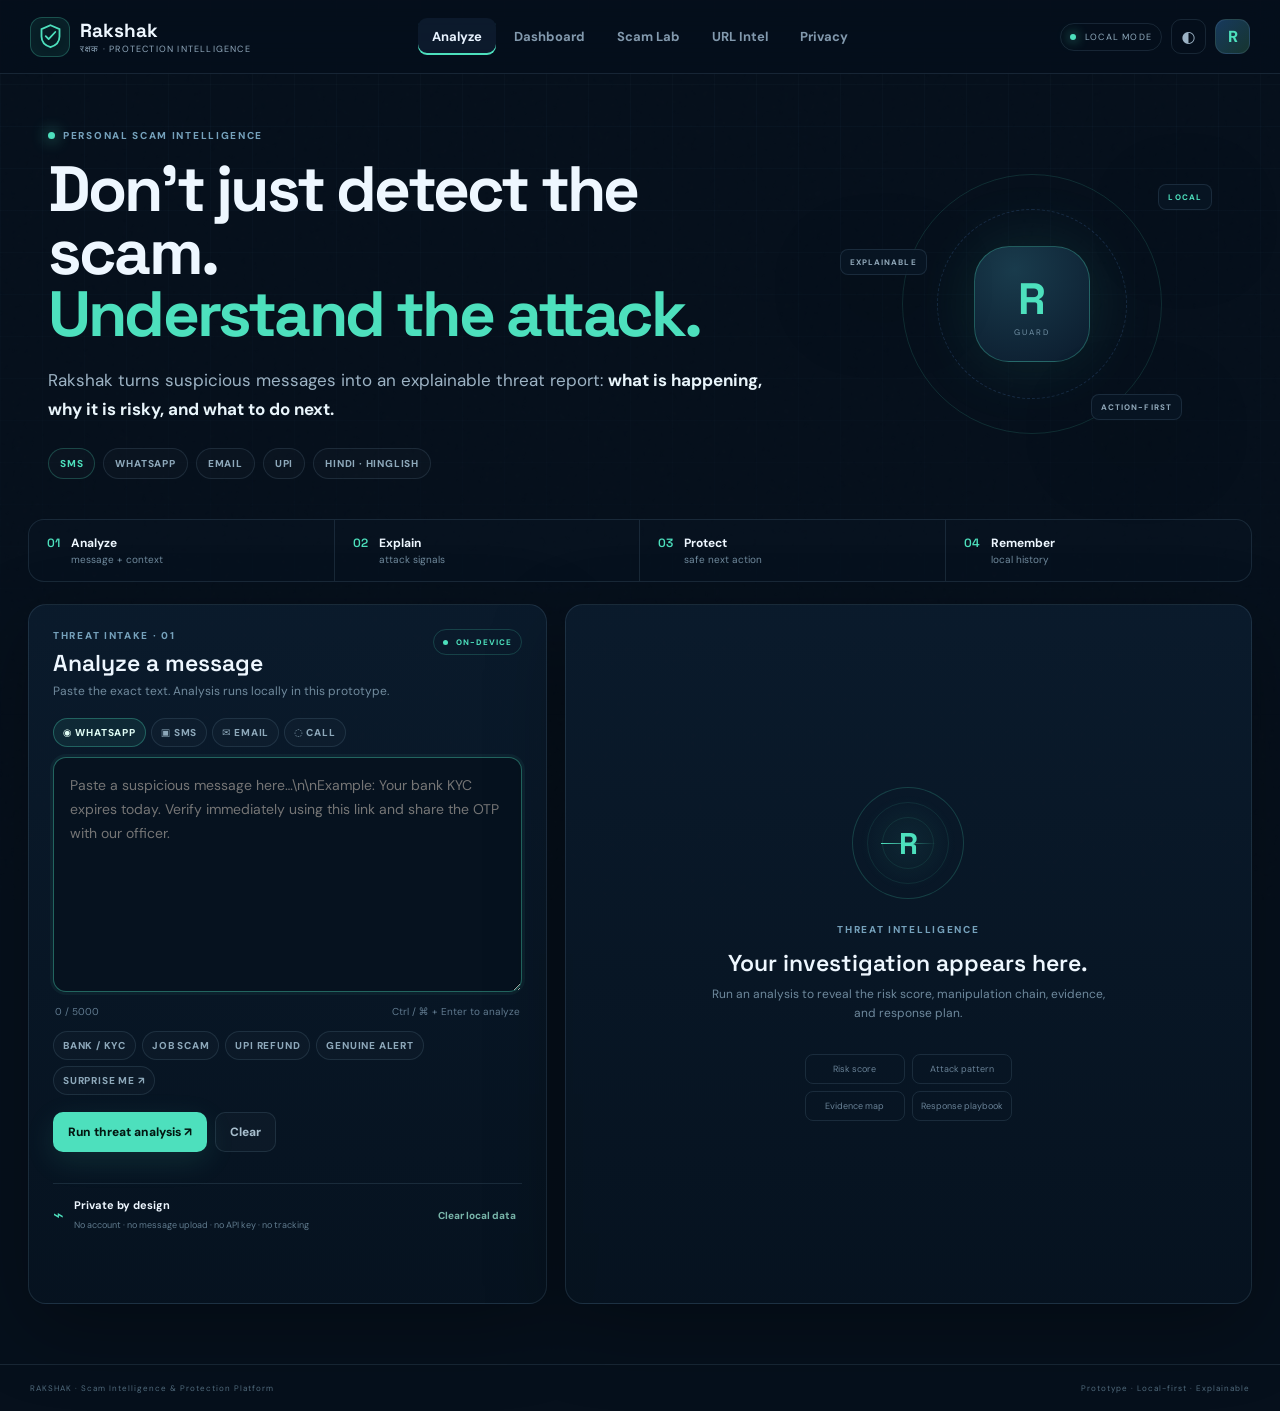
==== commit a1b5f922: "again fix bug" ====
--- a/index.html
+++ b/index.html
@@ -13,7 +13,7 @@
 <link rel="preconnect" href="https://fonts.googleapis.com">
 <link rel="preconnect" href="https://fonts.gstatic.com" crossorigin>
 <link href="https://fonts.googleapis.com/css2?family=DM+Sans:wght@400;500;600;700&family=Space+Grotesk:wght@500;600;700&family=Noto+Sans+Devanagari:wght@400;500;600;700&display=swap" rel="stylesheet">
-<link rel="stylesheet" href="./assets/css/rakshak.css">
+<link rel="stylesheet" href="./assets/css/rakshak.css?v=3">
 </head>
 <body>
 <div class="bg-grid"></div><div class="noise"></div>
@@ -77,7 +77,7 @@
 </section>
 </main>
 <div class="quick-menu" id="quickMenu" hidden><button data-route="scan">⌁ Analyze a message</button><button data-route="dashboard">▦ Open dashboard</button><button data-route="lab">◈ Start Scam Lab</button><button data-route="url">↗ Inspect a URL</button><button data-route="privacy">✓ Privacy center</button></div>
-<div class="modal-backdrop" id="modalBackdrop" hidden><div class="modal" role="dialog" aria-modal="true"><button class="modal-close" id="modalClose">×</button><div id="modalContent"></div></div></div>
+<div class="modal-backdrop" id="modalBackdrop" hidden style="display:none"><div class="modal" role="dialog" aria-modal="true"><button class="modal-close" id="modalClose">×</button><div id="modalContent"></div></div></div>
 <footer><span>RAKSHAK · Scam Intelligence & Protection Platform</span><span>Prototype · Local-first · Explainable</span></footer>
-<script type="module" src="./assets/js/app.js"></script>
+<script type="module" src="./assets/js/app.js?v=3"></script>
 </body></html>
--- a/assets/css/rakshak.css
+++ b/assets/css/rakshak.css
@@ -1,5 +1,6 @@
+[hidden]{display:none!important}
 :root{--bg:#06101c;--panel:rgba(10,24,40,.82);--panel2:#0b1b2d;--line:rgba(145,181,211,.14);--text:#eef7ff;--muted:#91a9bd;--accent:#4de0bd;--accent2:#67a7ff;--danger:#ff6e79;--warn:#ffc857;--shadow:0 24px 80px rgba(0,0,0,.3)}
-*{box-sizing:border-box}html{scroll-behavior:smooth}body{margin:0;background:var(--bg);color:var(--text);font-family:'DM Sans',system-ui,sans-serif;min-height:100vh}button,textarea{font:inherit}button{cursor:pointer;color:inherit}.bg-grid{position:fixed;inset:0;pointer-events:none;background-image:linear-gradient(rgba(95,145,180,.045) 1px,transparent 1px),linear-gradient(90deg,rgba(95,145,180,.045) 1px,transparent 1px);background-size:42px 42px;mask-image:linear-gradient(to bottom,#000,transparent 85%);z-index:-3}.noise{position:fixed;inset:0;opacity:.025;pointer-events:none;z-index:-2;background-image:url("data:image/svg+xml,%3Csvg viewBox='0 0 160 160' xmlns='http://www.w3.org/2000/svg'%3E%3Cfilter id='n'%3E%3CfeTurbulence type='fractalNoise' baseFrequency='.9' numOctaves='3' stitchTiles='stitch'/%3E%3C/filter%3E%3Crect width='100%25' height='100%25' filter='url(%23n)' opacity='.4'/%3E%3C/svg%3E")}.skip{position:absolute;left:-999px}.skip:focus{left:20px;top:20px;background:#fff;color:#000;padding:10px;z-index:99}.topbar{height:74px;border-bottom:1px solid var(--line);display:flex;align-items:center;justify-content:space-between;padding:0 30px;position:sticky;top:0;z-index:20;background:rgba(5,15,27,.86);backdrop-filter:blur(20px)}.brand{display:flex;align-items:center;gap:10px;color:var(--text);text-decoration:none;min-width:220px}.brand-mark{width:40px;height:40px;display:grid;place-items:center;border:1px solid rgba(77,224,189,.28);border-radius:12px;color:var(--accent);background:rgba(77,224,189,.06);box-shadow:inset 0 0 25px rgba(77,224,189,.05)}.brand-mark svg{width:27px}.brand b{display:block;font:700 19px 'Space Grotesk'}.brand small{display:block;color:var(--muted);font-size:9px;letter-spacing:1.2px;text-transform:uppercase}.main-nav{display:flex;gap:4px}.nav-btn,.icon-btn,.avatar{border:0;background:transparent}.nav-btn{padding:10px 14px;border-radius:9px;color:#8299ad;font-weight:700;font-size:13px}.nav-btn:hover,.nav-btn.active{background:rgba(103,167,255,.08);color:#e8f3ff}.nav-btn.active{box-shadow:inset 0 -2px var(--accent)}.top-actions{display:flex;align-items:center;gap:9px;min-width:220px;justify-content:flex-end}.live-dot{font-size:9px;letter-spacing:1.2px;color:#91adbf;border:1px solid var(--line);padding:7px 9px;border-radius:999px}.live-dot i{display:inline-block;width:6px;height:6px;border-radius:50%;background:var(--accent);margin-right:6px;box-shadow:0 0 12px var(--accent)}.icon-btn{width:35px;height:35px;border:1px solid var(--line);border-radius:10px;color:#9cb3c5}.avatar{width:35px;height:35px;border-radius:11px;background:linear-gradient(135deg,#17395d,#16352f);border:1px solid var(--line);font-weight:800;color:var(--accent)}main{max-width:1420px;margin:auto;padding:0 28px 60px}.route{display:none}.route.active{display:block}.command-hero{display:grid;grid-template-columns:1.3fr .7fr;gap:40px;min-height:410px;align-items:center;padding:55px 20px 30px}.eyebrow,.section-kicker{display:flex;align-items:center;gap:8px;color:#75a1bb;font-size:10px;letter-spacing:1.7px;font-weight:800}.pulse{width:7px;height:7px;border-radius:50%;background:var(--accent);box-shadow:0 0 15px var(--accent)}h1,h2,h3,p{margin-top:0}.command-hero h1{font:700 clamp(42px,5vw,72px)/.98 'Space Grotesk';letter-spacing:-2.8px;margin:16px 0 20px;max-width:850px}.command-hero h1 em{font-style:normal;color:var(--accent)}.command-hero p{color:#9db3c4;font-size:17px;line-height:1.7;max-width:720px}.command-hero strong{color:#e9f5fb}.hero-tags{display:flex;flex-wrap:wrap;gap:8px;margin-top:24px}.hero-tags span,.source,.sample-chip{font-size:10px;letter-spacing:.8px;text-transform:uppercase;font-weight:800;border:1px solid var(--line);border-radius:999px;padding:8px 11px;color:#8da8ba;background:rgba(255,255,255,.018)}.hero-tags span:first-child{color:var(--accent);border-color:rgba(77,224,189,.25)}.hero-orbit{height:300px;position:relative;display:grid;place-items:center}.orbit-ring{position:absolute;border:1px solid rgba(77,224,189,.14);border-radius:50%;aspect-ratio:1}.r1{width:260px}.r2{width:190px;border-color:rgba(103,167,255,.17);border-style:dashed;animation:spin 20s linear infinite}.orbit-core{width:116px;height:116px;border-radius:35px;display:grid;place-items:center;align-content:center;background:radial-gradient(circle at 35% 20%,#193b4c,#0b1b2d);border:1px solid rgba(77,224,189,.3);box-shadow:0 0 70px rgba(77,224,189,.12)}.orbit-core span{font:700 44px 'Space Grotesk';color:var(--accent)}.orbit-core small{font-size:8px;letter-spacing:2px;color:#7190a4}.orbit-chip{position:absolute;border:1px solid var(--line);background:rgba(8,22,36,.9);padding:7px 9px;border-radius:8px;font-size:8px;font-weight:800;letter-spacing:1.1px;color:#90a8b9;box-shadow:var(--shadow)}.c1{top:30px;right:20px;color:var(--accent)}.c2{left:8px;top:95px}.c3{right:50px;bottom:34px}.quick-stats{display:grid;grid-template-columns:repeat(4,1fr);border:1px solid var(--line);border-radius:16px;background:rgba(8,20,34,.5);margin:10px 0 22px;overflow:hidden}.quick-stats>div{padding:15px 18px;border-right:1px solid var(--line);display:grid;grid-template-columns:auto 1fr;column-gap:11px}.quick-stats>div:last-child{border:0}.quick-stats span{grid-row:span 2;color:var(--accent);font:600 12px 'Space Grotesk'}.quick-stats b{font-size:12px}.quick-stats small{color:#718b9e;font-size:10px;margin-top:2px}.workspace{display:grid;grid-template-columns:minmax(380px,.86fr) minmax(520px,1.14fr);gap:18px}.panel{background:linear-gradient(180deg,rgba(12,29,47,.84),rgba(7,19,32,.86));border:1px solid var(--line);border-radius:18px;box-shadow:var(--shadow);overflow:hidden}.input-panel,.intelligence-panel{padding:24px}.panel-head{display:flex;justify-content:space-between;align-items:flex-start;gap:15px;margin-bottom:18px}.panel-head h2{font:600 23px 'Space Grotesk';margin:6px 0 4px}.panel-head p{color:#718b9e;font-size:12px;margin:0;line-height:1.5}.mode-pill{border:1px solid rgba(77,224,189,.2);color:var(--accent);border-radius:999px;padding:7px 9px;font-size:8px;letter-spacing:1px;font-weight:800}.mode-pill i{display:inline-block;width:5px;height:5px;border-radius:50%;background:var(--accent);margin-right:5px}.source-tabs{display:flex;gap:5px;margin-bottom:10px}.source{padding:7px 9px;cursor:pointer}.source.active{color:#dffcf4;border-color:rgba(77,224,189,.32);background:rgba(77,224,189,.08)}textarea{resize:vertical;outline:none}.input-panel textarea{width:100%;min-height:235px;background:#06121f;border:1px solid var(--line);border-radius:13px;padding:16px;color:#eaf5fb;line-height:1.7;font-size:14px}.input-panel textarea:focus,.url-input-panel textarea:focus{border-color:rgba(77,224,189,.4);box-shadow:0 0 0 3px rgba(77,224,189,.05)}.input-meta{display:flex;justify-content:space-between;color:#617b90;font-size:10px;margin:8px 2px 13px}.sample-row{display:flex;gap:6px;flex-wrap:wrap}.sample-chip{padding:7px 9px;cursor:pointer}.sample-chip:hover{color:#dbeaf3;border-color:rgba(255,255,255,.22)}.input-actions,.report-actions,.url-actions{display:flex;gap:8px;margin-top:17px;flex-wrap:wrap}.primary-btn,.ghost-btn,.danger-btn{border-radius:10px;padding:11px 14px;font-size:12px;font-weight:800;border:1px solid transparent}.primary-btn{background:var(--accent);color:#031611;box-shadow:0 9px 30px rgba(77,224,189,.12)}.primary-btn:hover{filter:brightness(1.06);transform:translateY(-1px)}.ghost-btn{background:rgba(255,255,255,.025);border-color:var(--line);color:#a6bdcc}.ghost-btn:hover{border-color:rgba(255,255,255,.23);color:#e7f3fa}.ghost-btn.small{padding:8px 10px}.hint{min-height:16px;color:#6f899c;font-size:10px}.privacy-inline{margin-top:15px;border-top:1px solid var(--line);padding-top:14px;display:grid;grid-template-columns:auto 1fr auto;gap:10px;align-items:center}.privacy-inline>span{font-size:18px;color:var(--accent)}.privacy-inline b{display:block;font-size:11px}.privacy-inline small{color:#607b8e;font-size:9px}.privacy-inline button,.text-btn{border:0;background:transparent;color:#79b6ab;font-size:10px;font-weight:800;cursor:pointer}.idle-report{text-align:center;min-height:650px;display:flex;align-items:center;justify-content:center;flex-direction:column;padding:45px}.idle-report h2{font:600 23px 'Space Grotesk';margin:12px 0 7px}.idle-report p{color:#6e899d;max-width:400px;font-size:12px;line-height:1.6}.radar{width:112px;height:112px;border-radius:50%;border:1px solid rgba(77,224,189,.2);display:grid;place-items:center;position:relative;margin-bottom:24px;background:radial-gradient(circle,rgba(77,224,189,.08),transparent 62%)}.radar:before,.radar:after{content:'';position:absolute;border:1px solid rgba(77,224,189,.1);border-radius:50%;inset:14px}.radar:after{inset:29px}.radar div{position:absolute;width:50%;height:1px;background:linear-gradient(90deg,var(--accent),transparent);transform-origin:left;animation:radar 2.6s linear infinite}.radar span{font:700 30px 'Space Grotesk';color:var(--accent)}.idle-grid{display:grid;grid-template-columns:1fr 1fr;gap:7px;margin-top:18px}.idle-grid span{border:1px solid var(--line);padding:8px;border-radius:8px;color:#698297;font-size:9px}.report-top{display:flex;justify-content:space-between;align-items:center}.risk-row{display:flex;gap:14px;align-items:center;margin-top:8px}.score-ring{--score:0deg;width:78px;height:78px;border-radius:50%;background:conic-gradient(var(--accent) var(--score),rgba(255,255,255,.07) 0);display:grid;place-items:center;position:relative}.score-ring:after{content:'';position:absolute;inset:6px;background:#0a1b2c;border-radius:50%}.score-ring span,.score-ring small{position:relative;z-index:1}.score-ring span{font:700 25px 'Space Grotesk'}.score-ring small{font-size:8px;color:#738ea2;margin-left:22px;margin-top:-18px}.verdict-badge{display:inline-block;padding:5px 7px;border-radius:5px;font-size:8px;font-weight:900;letter-spacing:1.3px;background:rgba(255,255,255,.06);color:#b6c7d4}.verdict-badge.scam{background:rgba(255,110,121,.1);color:#ff8a93}.verdict-badge.suspicious{background:rgba(255,200,87,.1);color:#ffd471}.verdict-badge.safe{background:rgba(77,224,189,.1);color:var(--accent)}.risk-row h2{font:600 20px 'Space Grotesk';margin:5px 0}.risk-row p{font-size:10px;color:#708a9d;margin:0;max-width:350px}.risk-bar{height:7px;background:#07111d;border-radius:99px;overflow:hidden;margin:20px 0 14px;border:1px solid var(--line)}.risk-bar span{display:block;height:100%;background:linear-gradient(90deg,var(--accent),#ffd15a,#ff6873);width:0;transition:width .7s ease}.report-metrics{display:grid;grid-template-columns:repeat(4,1fr);border-block:1px solid var(--line);margin:0 -24px 18px}.report-metrics div{padding:11px;border-right:1px solid var(--line)}.report-metrics div:last-child{border:0}.report-metrics span{display:block;color:#5e788d;font-size:8px;letter-spacing:1.2px}.report-metrics b{font:600 18px 'Space Grotesk'}.attack-card{display:grid;grid-template-columns:auto 1fr auto;gap:12px;align-items:center;padding:14px;border:1px solid rgba(103,167,255,.16);background:rgba(103,167,255,.035);border-radius:12px}.attack-icon{width:34px;height:34px;border-radius:10px;background:rgba(103,167,255,.09);display:grid;place-items:center;color:#79b4ff}.attack-card h3{font:600 14px 'Space Grotesk';margin:4px 0}.attack-card p{color:#7790a3;font-size:10px;line-height:1.45;margin:0}.type-tag{font-size:8px;color:#7db3f2;border:1px solid rgba(103,167,255,.2);border-radius:999px;padding:6px}.attack-chain{display:flex;align-items:center;gap:6px;overflow:auto;padding:14px 0}.chain-node{min-width:max-content;border:1px solid var(--line);background:rgba(255,255,255,.018);padding:8px 9px;border-radius:8px}.chain-node span{display:block;color:#557086;font-size:7px}.chain-node b{font-size:8px;letter-spacing:.4px}.chain-arrow{color:#506a7d;font-style:normal}.report-section{margin-top:18px}.section-title{display:flex;justify-content:space-between;align-items:end;margin-bottom:9px}.section-title h3{font:600 14px 'Space Grotesk';margin:5px 0 0}.finding-list{display:grid;gap:6px}.finding{border:1px solid var(--line);border-radius:10px;overflow:hidden;background:rgba(255,255,255,.012)}.finding-head{width:100%;display:grid;grid-template-columns:28px 1fr auto;gap:8px;text-align:left;background:transparent;border:0;padding:11px}.finding-index{color:#547086;font-size:9px;padding-top:2px}.finding-head b{font-size:11px;display:block}.finding-head small{font-size:8px;color:#60798c}.finding-head strong{color:#5c778b}.finding-body{padding:0 11px 11px 47px}.finding-body p{font-size:10px;color:#7891a4;line-height:1.55;margin:0}.finding.collapsed:nth-child(n+4){display:none}.clean-state{padding:14px;border:1px dashed var(--line);border-radius:10px;color:#80b9a9;font-size:10px}.evidence-preview{margin-top:18px;border:1px solid var(--line);border-radius:12px;padding:14px;background:#061522}.evidence-preview h3{font:600 13px 'Space Grotesk';margin:5px 0 10px}.evidence-preview p{font-size:12px;line-height:1.75;color:#c7d8e3;margin:0}.evidence-preview mark{color:#fff;padding:2px 3px;border-radius:3px}.evidence-preview mark.pressure{background:rgba(255,200,87,.22);border-bottom:2px solid #ffc857}.evidence-preview mark.authority{background:rgba(103,167,255,.2);border-bottom:2px solid #67a7ff}.evidence-preview mark.secrecy{background:rgba(190,116,255,.2);border-bottom:2px solid #bd7aff}.evidence-preview mark.extraction{background:rgba(255,110,121,.2);border-bottom:2px solid #ff6e79}.evidence-preview mark.channel{background:rgba(77,224,189,.18);border-bottom:2px solid #4de0bd}.legend{display:flex;flex-wrap:wrap;gap:5px;margin-top:10px}.legend span{font-size:7px;letter-spacing:1px;color:#71899a;border:1px solid var(--line);border-radius:999px;padding:4px 6px}.action-list{display:grid;gap:6px}.action-row{display:grid;grid-template-columns:27px 1fr;gap:8px;padding:10px;border:1px solid var(--line);border-radius:9px}.action-row>span{width:22px;height:22px;border-radius:7px;background:rgba(77,224,189,.08);color:var(--accent);display:grid;place-items:center;font-size:8px;font-weight:800}.action-row b{font-size:10px;line-height:1.45;color:#adc2cf}.link-intel-mini{margin-top:10px;padding:11px;border:1px solid rgba(77,224,189,.15);background:rgba(77,224,189,.03);border-radius:10px;display:flex;justify-content:space-between;align-items:center}.link-intel-mini b{display:block;font-size:10px}.link-intel-mini small{display:block;color:#638091;font-size:8px;margin-top:3px}.toast{margin-top:10px;color:#78d7bf;background:rgba(77,224,189,.06);padding:9px;border-radius:8px;font-size:9px}.page-head{display:flex;justify-content:space-between;align-items:end;gap:30px;padding:54px 10px 28px}.page-head h1{font:700 44px 'Space Grotesk';letter-spacing:-1.8px;margin:10px 0}.page-head p{color:#7891a4;margin:0;max-width:650px}.dashboard-grid{display:grid;grid-template-columns:repeat(4,1fr);gap:12px;margin-bottom:15px}.dash-card{border:1px solid var(--line);background:var(--panel);padding:18px;border-radius:14px;display:grid;grid-template-columns:auto 1fr;column-gap:10px}.dash-card>span{grid-row:span 3;color:var(--accent);font-size:20px}.dash-card small{font-size:8px;letter-spacing:1.2px;color:#638095}.dash-card b{font:600 27px 'Space Grotesk';margin:3px 0}.dash-card em{font-style:normal;color:#627d91;font-size:9px}.dash-columns{display:grid;grid-template-columns:1.3fr .7fr;gap:15px}.dash-columns .panel{padding:20px}.history-list{display:grid}.history-row{display:grid;grid-template-columns:43px 1fr 20px;align-items:center;gap:10px;border:0;border-bottom:1px solid var(--line);background:transparent;text-align:left;padding:11px 4px}.history-row:last-child{border:0}.history-score{width:34px;height:34px;border-radius:10px;display:grid;place-items:center;font:700 12px 'Space Grotesk';background:rgba(255,255,255,.04)}.history-score.scam{color:#ff858d}.history-score.suspicious{color:#ffd36d}.history-score.safe{color:var(--accent)}.history-row b{display:block;font-size:10px;white-space:nowrap;overflow:hidden;text-overflow:ellipsis}.history-row small{display:block;color:#5e788d;font-size:8px;margin-top:3px}.history-row>strong{color:#587285}.empty-history{padding:35px 10px;text-align:center;color:#5f7b8f;font-size:10px;line-height:1.5}.signal-chart{display:grid;gap:13px;padding-top:5px}.signal-bar{display:grid;grid-template-columns:90px 1fr 20px;gap:8px;align-items:center}.signal-bar>span{font-size:9px;color:#7b94a7;text-transform:capitalize}.signal-bar i{height:8px;background:#071522;border-radius:99px;overflow:hidden}.signal-bar i b{display:block;height:100%;background:linear-gradient(90deg,var(--accent2),var(--accent));border-radius:99px}.signal-bar em{font-size:9px;color:#8ca5b6;font-style:normal;text-align:right}.dashboard-note{margin-top:25px;color:#526d80;font-size:8px;line-height:1.5}.lab-score{border:1px solid var(--line);padding:11px 15px;border-radius:12px;text-align:right}.lab-score span,.lab-score small{display:block;color:#607a8e;font-size:8px;letter-spacing:1px}.lab-score b{display:block;font:700 28px 'Space Grotesk';color:var(--accent)}.lab-shell{max-width:900px;margin:0 auto;padding:24px}.lab-progress{height:7px;background:#071521;border-radius:99px;overflow:hidden}.lab-progress span{display:block;height:100%;width:0;background:var(--accent);transition:width .4s}.lab-question{padding:40px 20px 28px;text-align:center}.lab-meta{display:flex;justify-content:center;gap:8px;align-items:center}.lab-meta span{font-size:9px;font-weight:900;letter-spacing:1px;color:var(--accent)}.lab-meta i{font-style:normal;font-size:8px;color:#60798b}.lab-question blockquote{font:500 21px/1.6 'DM Sans';max-width:720px;margin:22px auto 0;color:#dceaf2}.lab-choices{display:grid;grid-template-columns:1fr 1fr;gap:10px}.lab-choices button{border:1px solid var(--line);background:rgba(255,255,255,.02);padding:18px;border-radius:12px;text-align:left}.lab-choices button:hover{border-color:rgba(77,224,189,.25);transform:translateY(-2px)}.lab-choices b{display:block;font-size:13px}.lab-choices small{display:block;color:#6e899b;font-size:9px;margin-top:5px}.lab-feedback{margin-top:12px;border:1px solid rgba(77,224,189,.17);background:rgba(77,224,189,.035);padding:15px;border-radius:11px}.lab-feedback b{font-size:12px}.lab-feedback p{color:#7791a2;font-size:10px;line-height:1.5}.safe-badge{border:1px solid rgba(77,224,189,.2);color:var(--accent);border-radius:999px;padding:9px 11px;font-size:8px;font-weight:900;letter-spacing:1px}.url-grid{display:grid;grid-template-columns:.75fr 1.25fr;gap:15px}.url-input-panel{padding:23px}.url-input-panel h2{font:600 24px 'Space Grotesk';margin:8px 0 16px}.url-input-panel textarea{width:100%;min-height:145px;background:#06121f;border:1px solid var(--line);border-radius:12px;padding:14px;color:#eaf5fb}.url-safety{margin-top:15px;padding:12px;border:1px solid var(--line);border-radius:10px}.url-safety b{font-size:10px;display:block;color:var(--accent)}.url-safety span{font-size:9px;color:#607a8d;line-height:1.5}.idle-report.compact{min-height:420px}.url-globe{font-size:54px;color:var(--accent);margin-bottom:15px}.url-result{padding:24px}.url-result-top{display:flex;justify-content:space-between;gap:20px;align-items:start}.url-result h2{font:600 24px 'Space Grotesk';margin:8px 0}.url-result p{color:#708a9d;font-size:10px}.url-risk{padding:9px 11px;border-radius:9px;font:800 11px 'Space Grotesk';white-space:nowrap}.url-risk.high{background:rgba(255,110,121,.09);color:#ff8991}.url-risk.caution{background:rgba(255,200,87,.08);color:#ffd26a}.url-risk.low{background:rgba(77,224,189,.08);color:var(--accent)}.url-signal-list{display:grid;gap:7px;margin-top:22px}.url-signal-list>div{display:grid;grid-template-columns:22px 1fr;column-gap:7px;border:1px solid var(--line);padding:11px;border-radius:9px}.url-signal-list span{color:#ffcb61}.url-signal-list b{font-size:10px}.url-signal-list small{grid-column:2;color:#6d8799;font-size:9px;margin-top:2px}.privacy-grid{display:grid;grid-template-columns:1fr 1fr;gap:15px}.privacy-hero,.architecture{padding:30px}.big-shield{width:76px;height:76px;border:1px solid rgba(77,224,189,.25);border-radius:24px;display:grid;place-items:center;color:var(--accent);font:700 32px 'Space Grotesk';background:rgba(77,224,189,.05);margin-bottom:25px}.privacy-hero h2,.architecture h2{font:600 27px 'Space Grotesk';margin:9px 0}.privacy-hero p,.architecture-note{color:#718b9e;font-size:12px;line-height:1.7}.privacy-checks{display:grid;grid-template-columns:1fr 1fr;gap:8px;margin-top:22px}.privacy-checks span{border:1px solid var(--line);padding:10px;border-radius:9px;font-size:9px;color:#88a2b4}.flow{display:flex;flex-wrap:wrap;align-items:center;gap:8px;margin:28px 0}.flow span{border:1px solid var(--line);border-radius:8px;padding:10px;color:#9db2c0;font-size:9px;font-weight:800}.flow i{color:var(--accent);font-style:normal}.architecture-note{padding:13px;border-left:2px solid var(--accent);background:rgba(77,224,189,.025);font-size:10px}.danger-btn{margin-top:25px;border-color:rgba(255,110,121,.2);background:rgba(255,110,121,.05);color:#ff9299}.quick-menu{position:fixed;right:24px;top:67px;z-index:30;background:#0a1c2d;border:1px solid var(--line);border-radius:12px;padding:7px;box-shadow:var(--shadow);width:190px}.quick-menu button{display:block;width:100%;text-align:left;background:transparent;border:0;padding:10px;border-radius:7px;color:#9eb4c3;font-size:10px}.quick-menu button:hover{background:rgba(255,255,255,.05);color:#fff}.modal-backdrop{position:fixed;inset:0;background:rgba(0,0,0,.68);backdrop-filter:blur(8px);z-index:50;display:grid;place-items:center;padding:20px}.modal{position:relative;width:min(560px,100%);max-height:90vh;overflow:auto;background:#091a2a;border:1px solid var(--line);border-radius:18px;padding:25px;box-shadow:0 40px 100px #000}.modal-close{position:absolute;right:15px;top:12px;background:transparent;border:0;color:#8098a9;font-size:24px}.modal h2{font:600 25px 'Space Grotesk';margin:8px 0 20px}.warning-card{background:linear-gradient(145deg,#0e2930,#0a1727);border:1px solid rgba(77,224,189,.2);padding:22px;border-radius:14px;margin-bottom:15px}.warning-card__logo{width:36px;height:36px;border-radius:10px;background:rgba(77,224,189,.1);display:grid;place-items:center;color:var(--accent);font-weight:900;margin-bottom:18px}.warning-card>strong{color:#ff8c94;font-size:10px;letter-spacing:1px}.warning-card h3{font:600 22px 'Space Grotesk';margin:8px 0}.warning-card p{color:#88a2b2;font-size:11px;line-height:1.6}.warning-card small{color:#4e6b7e;font-size:8px}.incident{border:1px solid var(--line);border-radius:12px;padding:15px;margin-bottom:15px}.incident>div{display:flex;justify-content:space-between;border-bottom:1px solid var(--line);padding:8px 0}.incident span{color:#668095;font-size:9px}.incident b{font-size:10px}.incident p{font-size:10px;line-height:1.6;color:#7c95a7;white-space:pre-wrap;max-height:160px;overflow:auto}.incident hr{border:0;border-top:1px solid var(--line)}footer{border-top:1px solid var(--line);padding:18px 30px;color:#506a7c;font-size:8px;letter-spacing:1px;display:flex;justify-content:space-between}
+*{box-sizing:border-box}html{scroll-behavior:smooth}body{margin:0;background:var(--bg);color:var(--text);font-family:'DM Sans',system-ui,sans-serif;min-height:100vh}button,textarea{font:inherit}button{cursor:pointer;color:inherit}.bg-grid{position:fixed;inset:0;pointer-events:none;background-image:linear-gradient(rgba(95,145,180,.045) 1px,transparent 1px),linear-gradient(90deg,rgba(95,145,180,.045) 1px,transparent 1px);background-size:42px 42px;mask-image:linear-gradient(to bottom,#000,transparent 85%);z-index:-3}.noise{position:fixed;inset:0;opacity:.025;pointer-events:none;z-index:-2;background-image:url("data:image/svg+xml,%3Csvg viewBox='0 0 160 160' xmlns='http://www.w3.org/2000/svg'%3E%3Cfilter id='n'%3E%3CfeTurbulence type='fractalNoise' baseFrequency='.9' numOctaves='3' stitchTiles='stitch'/%3E%3C/filter%3E%3Crect width='100%25' height='100%25' filter='url(%23n)' opacity='.4'/%3E%3C/svg%3E")}.skip{position:absolute;left:-999px}.skip:focus{left:20px;top:20px;background:#fff;color:#000;padding:10px;z-index:99}.topbar{height:74px;border-bottom:1px solid var(--line);display:flex;align-items:center;justify-content:space-between;padding:0 30px;position:sticky;top:0;z-index:20;background:rgba(5,15,27,.86);backdrop-filter:blur(20px)}.brand{display:flex;align-items:center;gap:10px;color:var(--text);text-decoration:none;min-width:220px}.brand-mark{width:40px;height:40px;display:grid;place-items:center;border:1px solid rgba(77,224,189,.28);border-radius:12px;color:var(--accent);background:rgba(77,224,189,.06);box-shadow:inset 0 0 25px rgba(77,224,189,.05)}.brand-mark svg{width:27px}.brand b{display:block;font:700 19px 'Space Grotesk'}.brand small{display:block;color:var(--muted);font-size:9px;letter-spacing:1.2px;text-transform:uppercase}.main-nav{display:flex;gap:4px}.nav-btn,.icon-btn,.avatar{border:0;background:transparent}.nav-btn{padding:10px 14px;border-radius:9px;color:#8299ad;font-weight:700;font-size:13px}.nav-btn:hover,.nav-btn.active{background:rgba(103,167,255,.08);color:#e8f3ff}.nav-btn.active{box-shadow:inset 0 -2px var(--accent)}.top-actions{display:flex;align-items:center;gap:9px;min-width:220px;justify-content:flex-end}.live-dot{font-size:9px;letter-spacing:1.2px;color:#91adbf;border:1px solid var(--line);padding:7px 9px;border-radius:999px}.live-dot i{display:inline-block;width:6px;height:6px;border-radius:50%;background:var(--accent);margin-right:6px;box-shadow:0 0 12px var(--accent)}.icon-btn{width:35px;height:35px;border:1px solid var(--line);border-radius:10px;color:#9cb3c5}.avatar{width:35px;height:35px;border-radius:11px;background:linear-gradient(135deg,#17395d,#16352f);border:1px solid var(--line);font-weight:800;color:var(--accent)}main{max-width:1420px;margin:auto;padding:0 28px 60px}.route{display:none}.route.active{display:block}.command-hero{display:grid;grid-template-columns:1.3fr .7fr;gap:40px;min-height:410px;align-items:center;padding:55px 20px 30px}.eyebrow,.section-kicker{display:flex;align-items:center;gap:8px;color:#75a1bb;font-size:10px;letter-spacing:1.7px;font-weight:800}.pulse{width:7px;height:7px;border-radius:50%;background:var(--accent);box-shadow:0 0 15px var(--accent)}h1,h2,h3,p{margin-top:0}.command-hero h1{font:700 clamp(42px,5vw,72px)/.98 'Space Grotesk';letter-spacing:-2.8px;margin:16px 0 20px;max-width:850px}.command-hero h1 em{font-style:normal;color:var(--accent)}.command-hero p{color:#9db3c4;font-size:17px;line-height:1.7;max-width:720px}.command-hero strong{color:#e9f5fb}.hero-tags{display:flex;flex-wrap:wrap;gap:8px;margin-top:24px}.hero-tags span,.source,.sample-chip{font-size:10px;letter-spacing:.8px;text-transform:uppercase;font-weight:800;border:1px solid var(--line);border-radius:999px;padding:8px 11px;color:#8da8ba;background:rgba(255,255,255,.018)}.hero-tags span:first-child{color:var(--accent);border-color:rgba(77,224,189,.25)}.hero-orbit{height:300px;position:relative;display:grid;place-items:center}.orbit-ring{position:absolute;border:1px solid rgba(77,224,189,.14);border-radius:50%;aspect-ratio:1}.r1{width:260px}.r2{width:190px;border-color:rgba(103,167,255,.17);border-style:dashed;animation:spin 20s linear infinite}.orbit-core{width:116px;height:116px;border-radius:35px;display:grid;place-items:center;align-content:center;background:radial-gradient(circle at 35% 20%,#193b4c,#0b1b2d);border:1px solid rgba(77,224,189,.3);box-shadow:0 0 70px rgba(77,224,189,.12)}.orbit-core span{font:700 44px 'Space Grotesk';color:var(--accent)}.orbit-core small{font-size:8px;letter-spacing:2px;color:#7190a4}.orbit-chip{position:absolute;border:1px solid var(--line);background:rgba(8,22,36,.9);padding:7px 9px;border-radius:8px;font-size:8px;font-weight:800;letter-spacing:1.1px;color:#90a8b9;box-shadow:var(--shadow)}.c1{top:30px;right:20px;color:var(--accent)}.c2{left:8px;top:95px}.c3{right:50px;bottom:34px}.quick-stats{display:grid;grid-template-columns:repeat(4,1fr);border:1px solid var(--line);border-radius:16px;background:rgba(8,20,34,.5);margin:10px 0 22px;overflow:hidden}.quick-stats>div{padding:15px 18px;border-right:1px solid var(--line);display:grid;grid-template-columns:auto 1fr;column-gap:11px}.quick-stats>div:last-child{border:0}.quick-stats span{grid-row:span 2;color:var(--accent);font:600 12px 'Space Grotesk'}.quick-stats b{font-size:12px}.quick-stats small{color:#718b9e;font-size:10px;margin-top:2px}.workspace{display:grid;grid-template-columns:minmax(380px,.86fr) minmax(520px,1.14fr);gap:18px}.panel{background:linear-gradient(180deg,rgba(12,29,47,.84),rgba(7,19,32,.86));border:1px solid var(--line);border-radius:18px;box-shadow:var(--shadow);overflow:hidden}.input-panel,.intelligence-panel{padding:24px}.panel-head{display:flex;justify-content:space-between;align-items:flex-start;gap:15px;margin-bottom:18px}.panel-head h2{font:600 23px 'Space Grotesk';margin:6px 0 4px}.panel-head p{color:#718b9e;font-size:12px;margin:0;line-height:1.5}.mode-pill{border:1px solid rgba(77,224,189,.2);color:var(--accent);border-radius:999px;padding:7px 9px;font-size:8px;letter-spacing:1px;font-weight:800}.mode-pill i{display:inline-block;width:5px;height:5px;border-radius:50%;background:var(--accent);margin-right:5px}.source-tabs{display:flex;gap:5px;margin-bottom:10px}.source{padding:7px 9px;cursor:pointer}.source.active{color:#dffcf4;border-color:rgba(77,224,189,.32);background:rgba(77,224,189,.08)}textarea{resize:vertical;outline:none}.input-panel textarea{width:100%;min-height:235px;background:#06121f;border:1px solid var(--line);border-radius:13px;padding:16px;color:#eaf5fb;line-height:1.7;font-size:14px}.input-panel textarea:focus,.url-input-panel textarea:focus{border-color:rgba(77,224,189,.4);box-shadow:0 0 0 3px rgba(77,224,189,.05)}.input-meta{display:flex;justify-content:space-between;color:#617b90;font-size:10px;margin:8px 2px 13px}.sample-row{display:flex;gap:6px;flex-wrap:wrap}.sample-chip{padding:7px 9px;cursor:pointer}.sample-chip:hover{color:#dbeaf3;border-color:rgba(255,255,255,.22)}.input-actions,.report-actions,.url-actions{display:flex;gap:8px;margin-top:17px;flex-wrap:wrap}.primary-btn,.ghost-btn,.danger-btn{border-radius:10px;padding:11px 14px;font-size:12px;font-weight:800;border:1px solid transparent}.primary-btn{background:var(--accent);color:#031611;box-shadow:0 9px 30px rgba(77,224,189,.12)}.primary-btn:hover{filter:brightness(1.06);transform:translateY(-1px)}.ghost-btn{background:rgba(255,255,255,.025);border-color:var(--line);color:#a6bdcc}.ghost-btn:hover{border-color:rgba(255,255,255,.23);color:#e7f3fa}.ghost-btn.small{padding:8px 10px}.hint{min-height:16px;color:#6f899c;font-size:10px}.privacy-inline{margin-top:15px;border-top:1px solid var(--line);padding-top:14px;display:grid;grid-template-columns:auto 1fr auto;gap:10px;align-items:center}.privacy-inline>span{font-size:18px;color:var(--accent)}.privacy-inline b{display:block;font-size:11px}.privacy-inline small{color:#607b8e;font-size:9px}.privacy-inline button,.text-btn{border:0;background:transparent;color:#79b6ab;font-size:10px;font-weight:800;cursor:pointer}.idle-report{text-align:center;min-height:650px;display:flex;align-items:center;justify-content:center;flex-direction:column;padding:45px}.idle-report h2{font:600 23px 'Space Grotesk';margin:12px 0 7px}.idle-report p{color:#6e899d;max-width:400px;font-size:12px;line-height:1.6}.radar{width:112px;height:112px;border-radius:50%;border:1px solid rgba(77,224,189,.2);display:grid;place-items:center;position:relative;margin-bottom:24px;background:radial-gradient(circle,rgba(77,224,189,.08),transparent 62%)}.radar:before,.radar:after{content:'';position:absolute;border:1px solid rgba(77,224,189,.1);border-radius:50%;inset:14px}.radar:after{inset:29px}.radar div{position:absolute;width:50%;height:1px;background:linear-gradient(90deg,var(--accent),transparent);transform-origin:left;animation:radar 2.6s linear infinite}.radar span{font:700 30px 'Space Grotesk';color:var(--accent)}.idle-grid{display:grid;grid-template-columns:1fr 1fr;gap:7px;margin-top:18px}.idle-grid span{border:1px solid var(--line);padding:8px;border-radius:8px;color:#698297;font-size:9px}.report-top{display:flex;justify-content:space-between;align-items:center}.risk-row{display:flex;gap:14px;align-items:center;margin-top:8px}.score-ring{--score:0deg;width:78px;height:78px;border-radius:50%;background:conic-gradient(var(--accent) var(--score),rgba(255,255,255,.07) 0);display:grid;place-items:center;position:relative}.score-ring:after{content:'';position:absolute;inset:6px;background:#0a1b2c;border-radius:50%}.score-ring span,.score-ring small{position:relative;z-index:1}.score-ring span{font:700 25px 'Space Grotesk'}.score-ring small{font-size:8px;color:#738ea2;margin-left:22px;margin-top:-18px}.verdict-badge{display:inline-block;padding:5px 7px;border-radius:5px;font-size:8px;font-weight:900;letter-spacing:1.3px;background:rgba(255,255,255,.06);color:#b6c7d4}.verdict-badge.scam{background:rgba(255,110,121,.1);color:#ff8a93}.verdict-badge.suspicious{background:rgba(255,200,87,.1);color:#ffd471}.verdict-badge.safe{background:rgba(77,224,189,.1);color:var(--accent)}.risk-row h2{font:600 20px 'Space Grotesk';margin:5px 0}.risk-row p{font-size:10px;color:#708a9d;margin:0;max-width:350px}.risk-bar{height:7px;background:#07111d;border-radius:99px;overflow:hidden;margin:20px 0 14px;border:1px solid var(--line)}.risk-bar span{display:block;height:100%;background:linear-gradient(90deg,var(--accent),#ffd15a,#ff6873);width:0;transition:width .7s ease}.report-metrics{display:grid;grid-template-columns:repeat(4,1fr);border-block:1px solid var(--line);margin:0 -24px 18px}.report-metrics div{padding:11px;border-right:1px solid var(--line)}.report-metrics div:last-child{border:0}.report-metrics span{display:block;color:#5e788d;font-size:8px;letter-spacing:1.2px}.report-metrics b{font:600 18px 'Space Grotesk'}.attack-card{display:grid;grid-template-columns:auto 1fr auto;gap:12px;align-items:center;padding:14px;border:1px solid rgba(103,167,255,.16);background:rgba(103,167,255,.035);border-radius:12px}.attack-icon{width:34px;height:34px;border-radius:10px;background:rgba(103,167,255,.09);display:grid;place-items:center;color:#79b4ff}.attack-card h3{font:600 14px 'Space Grotesk';margin:4px 0}.attack-card p{color:#7790a3;font-size:10px;line-height:1.45;margin:0}.type-tag{font-size:8px;color:#7db3f2;border:1px solid rgba(103,167,255,.2);border-radius:999px;padding:6px}.attack-chain{display:flex;align-items:center;gap:6px;overflow:auto;padding:14px 0}.chain-node{min-width:max-content;border:1px solid var(--line);background:rgba(255,255,255,.018);padding:8px 9px;border-radius:8px}.chain-node span{display:block;color:#557086;font-size:7px}.chain-node b{font-size:8px;letter-spacing:.4px}.chain-arrow{color:#506a7d;font-style:normal}.report-section{margin-top:18px}.section-title{display:flex;justify-content:space-between;align-items:end;margin-bottom:9px}.section-title h3{font:600 14px 'Space Grotesk';margin:5px 0 0}.finding-list{display:grid;gap:6px}.finding{border:1px solid var(--line);border-radius:10px;overflow:hidden;background:rgba(255,255,255,.012)}.finding-head{width:100%;display:grid;grid-template-columns:28px 1fr auto;gap:8px;text-align:left;background:transparent;border:0;padding:11px}.finding-index{color:#547086;font-size:9px;padding-top:2px}.finding-head b{font-size:11px;display:block}.finding-head small{font-size:8px;color:#60798c}.finding-head strong{color:#5c778b}.finding-body{padding:0 11px 11px 47px}.finding-body p{font-size:10px;color:#7891a4;line-height:1.55;margin:0}.finding.collapsed:nth-child(n+4){display:none}.clean-state{padding:14px;border:1px dashed var(--line);border-radius:10px;color:#80b9a9;font-size:10px}.evidence-preview{margin-top:18px;border:1px solid var(--line);border-radius:12px;padding:14px;background:#061522}.evidence-preview h3{font:600 13px 'Space Grotesk';margin:5px 0 10px}.evidence-preview p{font-size:12px;line-height:1.75;color:#c7d8e3;margin:0}.evidence-preview mark{color:#fff;padding:2px 3px;border-radius:3px}.evidence-preview mark.pressure{background:rgba(255,200,87,.22);border-bottom:2px solid #ffc857}.evidence-preview mark.authority{background:rgba(103,167,255,.2);border-bottom:2px solid #67a7ff}.evidence-preview mark.secrecy{background:rgba(190,116,255,.2);border-bottom:2px solid #bd7aff}.evidence-preview mark.extraction{background:rgba(255,110,121,.2);border-bottom:2px solid #ff6e79}.evidence-preview mark.channel{background:rgba(77,224,189,.18);border-bottom:2px solid #4de0bd}.legend{display:flex;flex-wrap:wrap;gap:5px;margin-top:10px}.legend span{font-size:7px;letter-spacing:1px;color:#71899a;border:1px solid var(--line);border-radius:999px;padding:4px 6px}.action-list{display:grid;gap:6px}.action-row{display:grid;grid-template-columns:27px 1fr;gap:8px;padding:10px;border:1px solid var(--line);border-radius:9px}.action-row>span{width:22px;height:22px;border-radius:7px;background:rgba(77,224,189,.08);color:var(--accent);display:grid;place-items:center;font-size:8px;font-weight:800}.action-row b{font-size:10px;line-height:1.45;color:#adc2cf}.link-intel-mini{margin-top:10px;padding:11px;border:1px solid rgba(77,224,189,.15);background:rgba(77,224,189,.03);border-radius:10px;display:flex;justify-content:space-between;align-items:center}.link-intel-mini b{display:block;font-size:10px}.link-intel-mini small{display:block;color:#638091;font-size:8px;margin-top:3px}.toast{margin-top:10px;color:#78d7bf;background:rgba(77,224,189,.06);padding:9px;border-radius:8px;font-size:9px}.page-head{display:flex;justify-content:space-between;align-items:end;gap:30px;padding:54px 10px 28px}.page-head h1{font:700 44px 'Space Grotesk';letter-spacing:-1.8px;margin:10px 0}.page-head p{color:#7891a4;margin:0;max-width:650px}.dashboard-grid{display:grid;grid-template-columns:repeat(4,1fr);gap:12px;margin-bottom:15px}.dash-card{border:1px solid var(--line);background:var(--panel);padding:18px;border-radius:14px;display:grid;grid-template-columns:auto 1fr;column-gap:10px}.dash-card>span{grid-row:span 3;color:var(--accent);font-size:20px}.dash-card small{font-size:8px;letter-spacing:1.2px;color:#638095}.dash-card b{font:600 27px 'Space Grotesk';margin:3px 0}.dash-card em{font-style:normal;color:#627d91;font-size:9px}.dash-columns{display:grid;grid-template-columns:1.3fr .7fr;gap:15px}.dash-columns .panel{padding:20px}.history-list{display:grid}.history-row{display:grid;grid-template-columns:43px 1fr 20px;align-items:center;gap:10px;border:0;border-bottom:1px solid var(--line);background:transparent;text-align:left;padding:11px 4px}.history-row:last-child{border:0}.history-score{width:34px;height:34px;border-radius:10px;display:grid;place-items:center;font:700 12px 'Space Grotesk';background:rgba(255,255,255,.04)}.history-score.scam{color:#ff858d}.history-score.suspicious{color:#ffd36d}.history-score.safe{color:var(--accent)}.history-row b{display:block;font-size:10px;white-space:nowrap;overflow:hidden;text-overflow:ellipsis}.history-row small{display:block;color:#5e788d;font-size:8px;margin-top:3px}.history-row>strong{color:#587285}.empty-history{padding:35px 10px;text-align:center;color:#5f7b8f;font-size:10px;line-height:1.5}.signal-chart{display:grid;gap:13px;padding-top:5px}.signal-bar{display:grid;grid-template-columns:90px 1fr 20px;gap:8px;align-items:center}.signal-bar>span{font-size:9px;color:#7b94a7;text-transform:capitalize}.signal-bar i{height:8px;background:#071522;border-radius:99px;overflow:hidden}.signal-bar i b{display:block;height:100%;background:linear-gradient(90deg,var(--accent2),var(--accent));border-radius:99px}.signal-bar em{font-size:9px;color:#8ca5b6;font-style:normal;text-align:right}.dashboard-note{margin-top:25px;color:#526d80;font-size:8px;line-height:1.5}.lab-score{border:1px solid var(--line);padding:11px 15px;border-radius:12px;text-align:right}.lab-score span,.lab-score small{display:block;color:#607a8e;font-size:8px;letter-spacing:1px}.lab-score b{display:block;font:700 28px 'Space Grotesk';color:var(--accent)}.lab-shell{max-width:900px;margin:0 auto;padding:24px}.lab-progress{height:7px;background:#071521;border-radius:99px;overflow:hidden}.lab-progress span{display:block;height:100%;width:0;background:var(--accent);transition:width .4s}.lab-question{padding:40px 20px 28px;text-align:center}.lab-meta{display:flex;justify-content:center;gap:8px;align-items:center}.lab-meta span{font-size:9px;font-weight:900;letter-spacing:1px;color:var(--accent)}.lab-meta i{font-style:normal;font-size:8px;color:#60798b}.lab-question blockquote{font:500 21px/1.6 'DM Sans';max-width:720px;margin:22px auto 0;color:#dceaf2}.lab-choices{display:grid;grid-template-columns:1fr 1fr;gap:10px}.lab-choices button{border:1px solid var(--line);background:rgba(255,255,255,.02);padding:18px;border-radius:12px;text-align:left}.lab-choices button:hover{border-color:rgba(77,224,189,.25);transform:translateY(-2px)}.lab-choices b{display:block;font-size:13px}.lab-choices small{display:block;color:#6e899b;font-size:9px;margin-top:5px}.lab-feedback{margin-top:12px;border:1px solid rgba(77,224,189,.17);background:rgba(77,224,189,.035);padding:15px;border-radius:11px}.lab-feedback b{font-size:12px}.lab-feedback p{color:#7791a2;font-size:10px;line-height:1.5}.safe-badge{border:1px solid rgba(77,224,189,.2);color:var(--accent);border-radius:999px;padding:9px 11px;font-size:8px;font-weight:900;letter-spacing:1px}.url-grid{display:grid;grid-template-columns:.75fr 1.25fr;gap:15px}.url-input-panel{padding:23px}.url-input-panel h2{font:600 24px 'Space Grotesk';margin:8px 0 16px}.url-input-panel textarea{width:100%;min-height:145px;background:#06121f;border:1px solid var(--line);border-radius:12px;padding:14px;color:#eaf5fb}.url-safety{margin-top:15px;padding:12px;border:1px solid var(--line);border-radius:10px}.url-safety b{font-size:10px;display:block;color:var(--accent)}.url-safety span{font-size:9px;color:#607a8d;line-height:1.5}.idle-report.compact{min-height:420px}.url-globe{font-size:54px;color:var(--accent);margin-bottom:15px}.url-result{padding:24px}.url-result-top{display:flex;justify-content:space-between;gap:20px;align-items:start}.url-result h2{font:600 24px 'Space Grotesk';margin:8px 0}.url-result p{color:#708a9d;font-size:10px}.url-risk{padding:9px 11px;border-radius:9px;font:800 11px 'Space Grotesk';white-space:nowrap}.url-risk.high{background:rgba(255,110,121,.09);color:#ff8991}.url-risk.caution{background:rgba(255,200,87,.08);color:#ffd26a}.url-risk.low{background:rgba(77,224,189,.08);color:var(--accent)}.url-signal-list{display:grid;gap:7px;margin-top:22px}.url-signal-list>div{display:grid;grid-template-columns:22px 1fr;column-gap:7px;border:1px solid var(--line);padding:11px;border-radius:9px}.url-signal-list span{color:#ffcb61}.url-signal-list b{font-size:10px}.url-signal-list small{grid-column:2;color:#6d8799;font-size:9px;margin-top:2px}.privacy-grid{display:grid;grid-template-columns:1fr 1fr;gap:15px}.privacy-hero,.architecture{padding:30px}.big-shield{width:76px;height:76px;border:1px solid rgba(77,224,189,.25);border-radius:24px;display:grid;place-items:center;color:var(--accent);font:700 32px 'Space Grotesk';background:rgba(77,224,189,.05);margin-bottom:25px}.privacy-hero h2,.architecture h2{font:600 27px 'Space Grotesk';margin:9px 0}.privacy-hero p,.architecture-note{color:#718b9e;font-size:12px;line-height:1.7}.privacy-checks{display:grid;grid-template-columns:1fr 1fr;gap:8px;margin-top:22px}.privacy-checks span{border:1px solid var(--line);padding:10px;border-radius:9px;font-size:9px;color:#88a2b4}.flow{display:flex;flex-wrap:wrap;align-items:center;gap:8px;margin:28px 0}.flow span{border:1px solid var(--line);border-radius:8px;padding:10px;color:#9db2c0;font-size:9px;font-weight:800}.flow i{color:var(--accent);font-style:normal}.architecture-note{padding:13px;border-left:2px solid var(--accent);background:rgba(77,224,189,.025);font-size:10px}.danger-btn{margin-top:25px;border-color:rgba(255,110,121,.2);background:rgba(255,110,121,.05);color:#ff9299}.quick-menu{position:fixed;right:24px;top:67px;z-index:30;background:#0a1c2d;border:1px solid var(--line);border-radius:12px;padding:7px;box-shadow:var(--shadow);width:190px}.quick-menu button{display:block;width:100%;text-align:left;background:transparent;border:0;padding:10px;border-radius:7px;color:#9eb4c3;font-size:10px}.quick-menu button:hover{background:rgba(255,255,255,.05);color:#fff}.modal-backdrop[hidden]{display:none!important}.modal-backdrop{position:fixed;inset:0;background:rgba(0,0,0,.68);backdrop-filter:blur(8px);z-index:50;display:grid;place-items:center;padding:20px}.modal{position:relative;width:min(560px,100%);max-height:90vh;overflow:auto;background:#091a2a;border:1px solid var(--line);border-radius:18px;padding:25px;box-shadow:0 40px 100px #000}.modal-close{position:absolute;right:15px;top:12px;background:transparent;border:0;color:#8098a9;font-size:24px}.modal h2{font:600 25px 'Space Grotesk';margin:8px 0 20px}.warning-card{background:linear-gradient(145deg,#0e2930,#0a1727);border:1px solid rgba(77,224,189,.2);padding:22px;border-radius:14px;margin-bottom:15px}.warning-card__logo{width:36px;height:36px;border-radius:10px;background:rgba(77,224,189,.1);display:grid;place-items:center;color:var(--accent);font-weight:900;margin-bottom:18px}.warning-card>strong{color:#ff8c94;font-size:10px;letter-spacing:1px}.warning-card h3{font:600 22px 'Space Grotesk';margin:8px 0}.warning-card p{color:#88a2b2;font-size:11px;line-height:1.6}.warning-card small{color:#4e6b7e;font-size:8px}.incident{border:1px solid var(--line);border-radius:12px;padding:15px;margin-bottom:15px}.incident>div{display:flex;justify-content:space-between;border-bottom:1px solid var(--line);padding:8px 0}.incident span{color:#668095;font-size:9px}.incident b{font-size:10px}.incident p{font-size:10px;line-height:1.6;color:#7c95a7;white-space:pre-wrap;max-height:160px;overflow:auto}.incident hr{border:0;border-top:1px solid var(--line)}footer{border-top:1px solid var(--line);padding:18px 30px;color:#506a7c;font-size:8px;letter-spacing:1px;display:flex;justify-content:space-between}
 @keyframes spin{to{transform:rotate(360deg)}}@keyframes radar{to{transform:rotate(360deg)}}
 @media(max-width:1050px){.main-nav{display:none}.command-hero{grid-template-columns:1fr}.hero-orbit{display:none}.workspace,.dash-columns,.url-grid,.privacy-grid{grid-template-columns:1fr}.intelligence-panel{min-height:500px}.dashboard-grid{grid-template-columns:1fr 1fr}.top-actions{min-width:auto}.brand{min-width:auto}}
 @media(max-width:650px){.topbar{padding:0 14px}.brand small{display:none}.live-dot{display:none}main{padding:0 12px 40px}.command-hero{padding:35px 6px 20px}.command-hero h1{font-size:40px;letter-spacing:-1.8px}.command-hero p{font-size:14px}.quick-stats{grid-template-columns:1fr 1fr}.quick-stats>div{border-bottom:1px solid var(--line)}.workspace{grid-template-columns:1fr}.input-panel,.intelligence-panel{padding:17px}.source-tabs{overflow:auto}.source{white-space:nowrap}.input-panel textarea{min-height:200px}.report-metrics{grid-template-columns:1fr 1fr}.report-metrics div:nth-child(2){border-right:0}.report-metrics div:nth-child(-n+2){border-bottom:1px solid var(--line)}.attack-card{grid-template-columns:auto 1fr}.type-tag{grid-column:2;justify-self:start}.page-head{padding:35px 5px 20px;display:block}.page-head h1{font-size:35px}.page-head .primary-btn{margin-top:18px}.dashboard-grid{grid-template-columns:1fr 1fr}.dash-card b{font-size:22px}.lab-choices{grid-template-columns:1fr}.lab-question{padding:25px 8px}.lab-question blockquote{font-size:17px}.url-result-top{display:block}.url-risk{display:inline-block;margin-top:12px}.privacy-checks{grid-template-columns:1fr}.flow{gap:5px}.flow i{font-size:10px}footer{padding:16px 12px;display:block}footer span{display:block;margin:4px 0}.quick-menu{right:12px}.hero-tags span{font-size:8px}}
